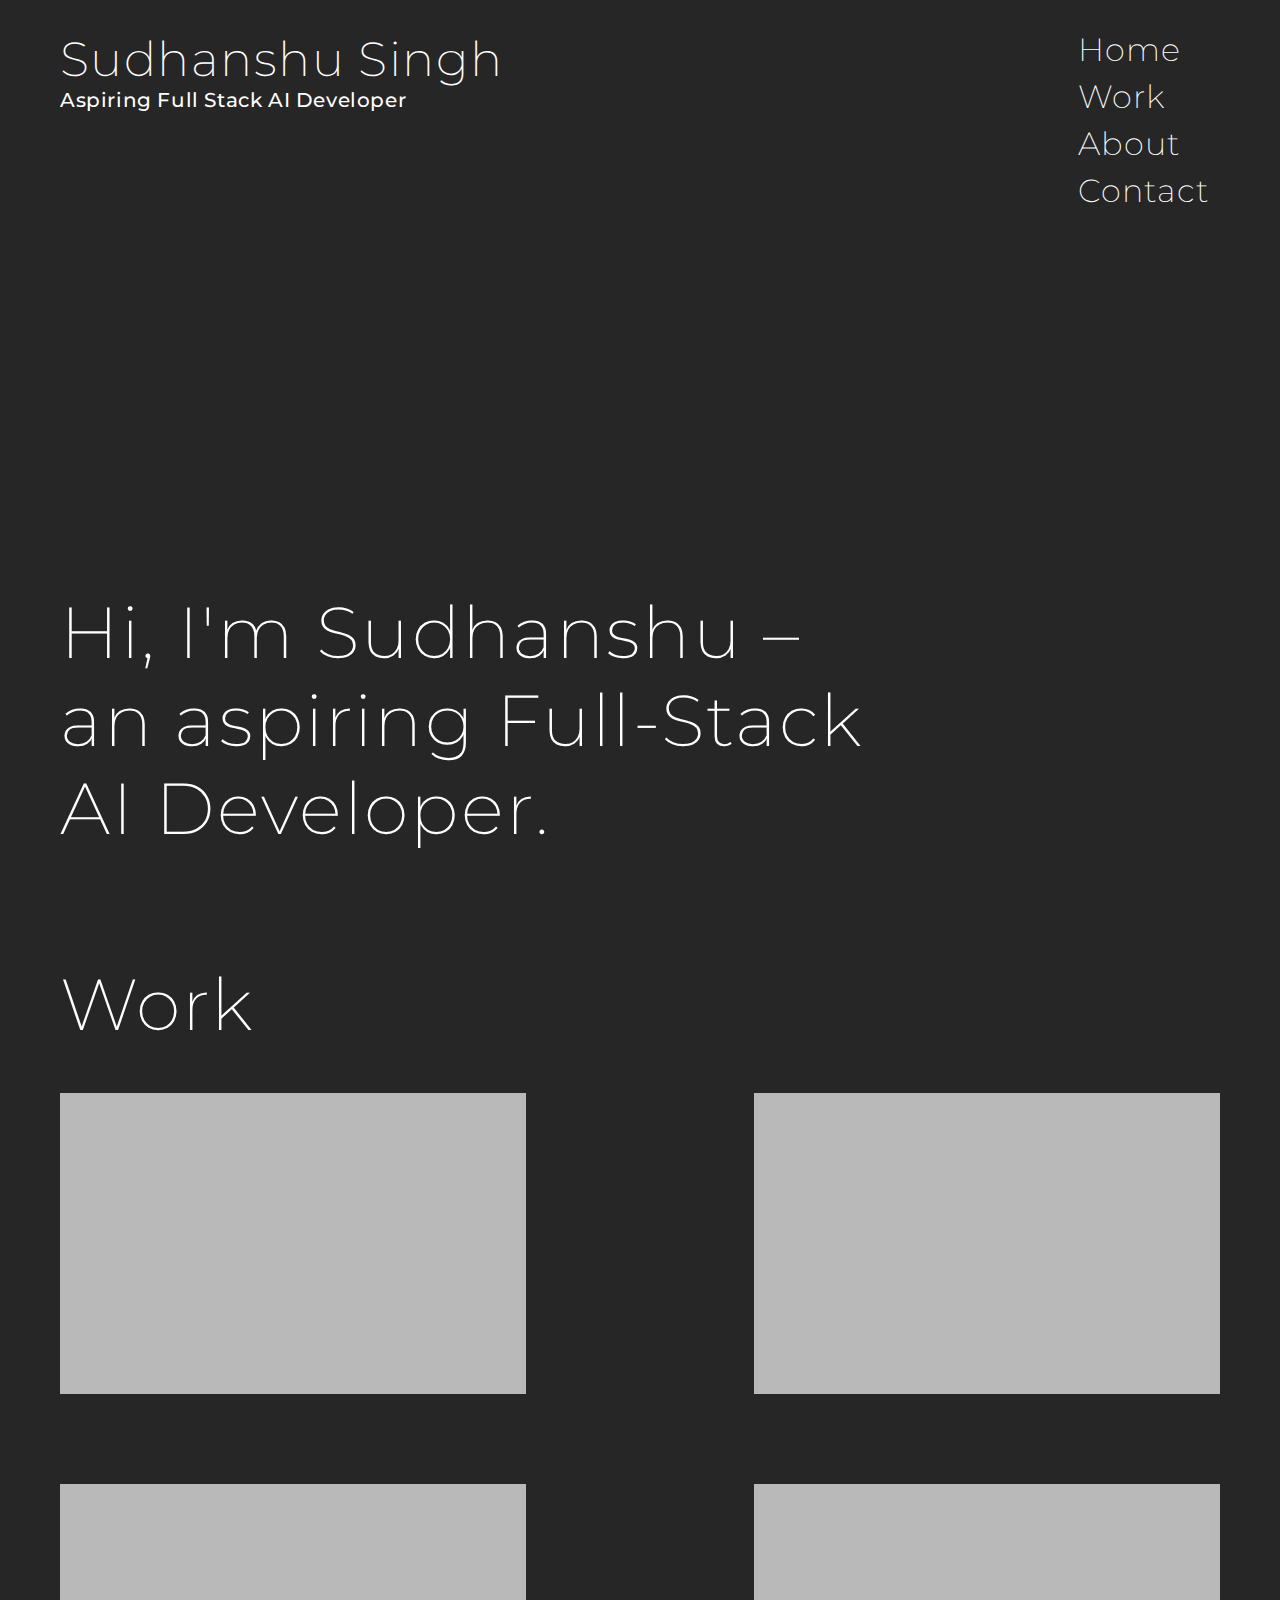
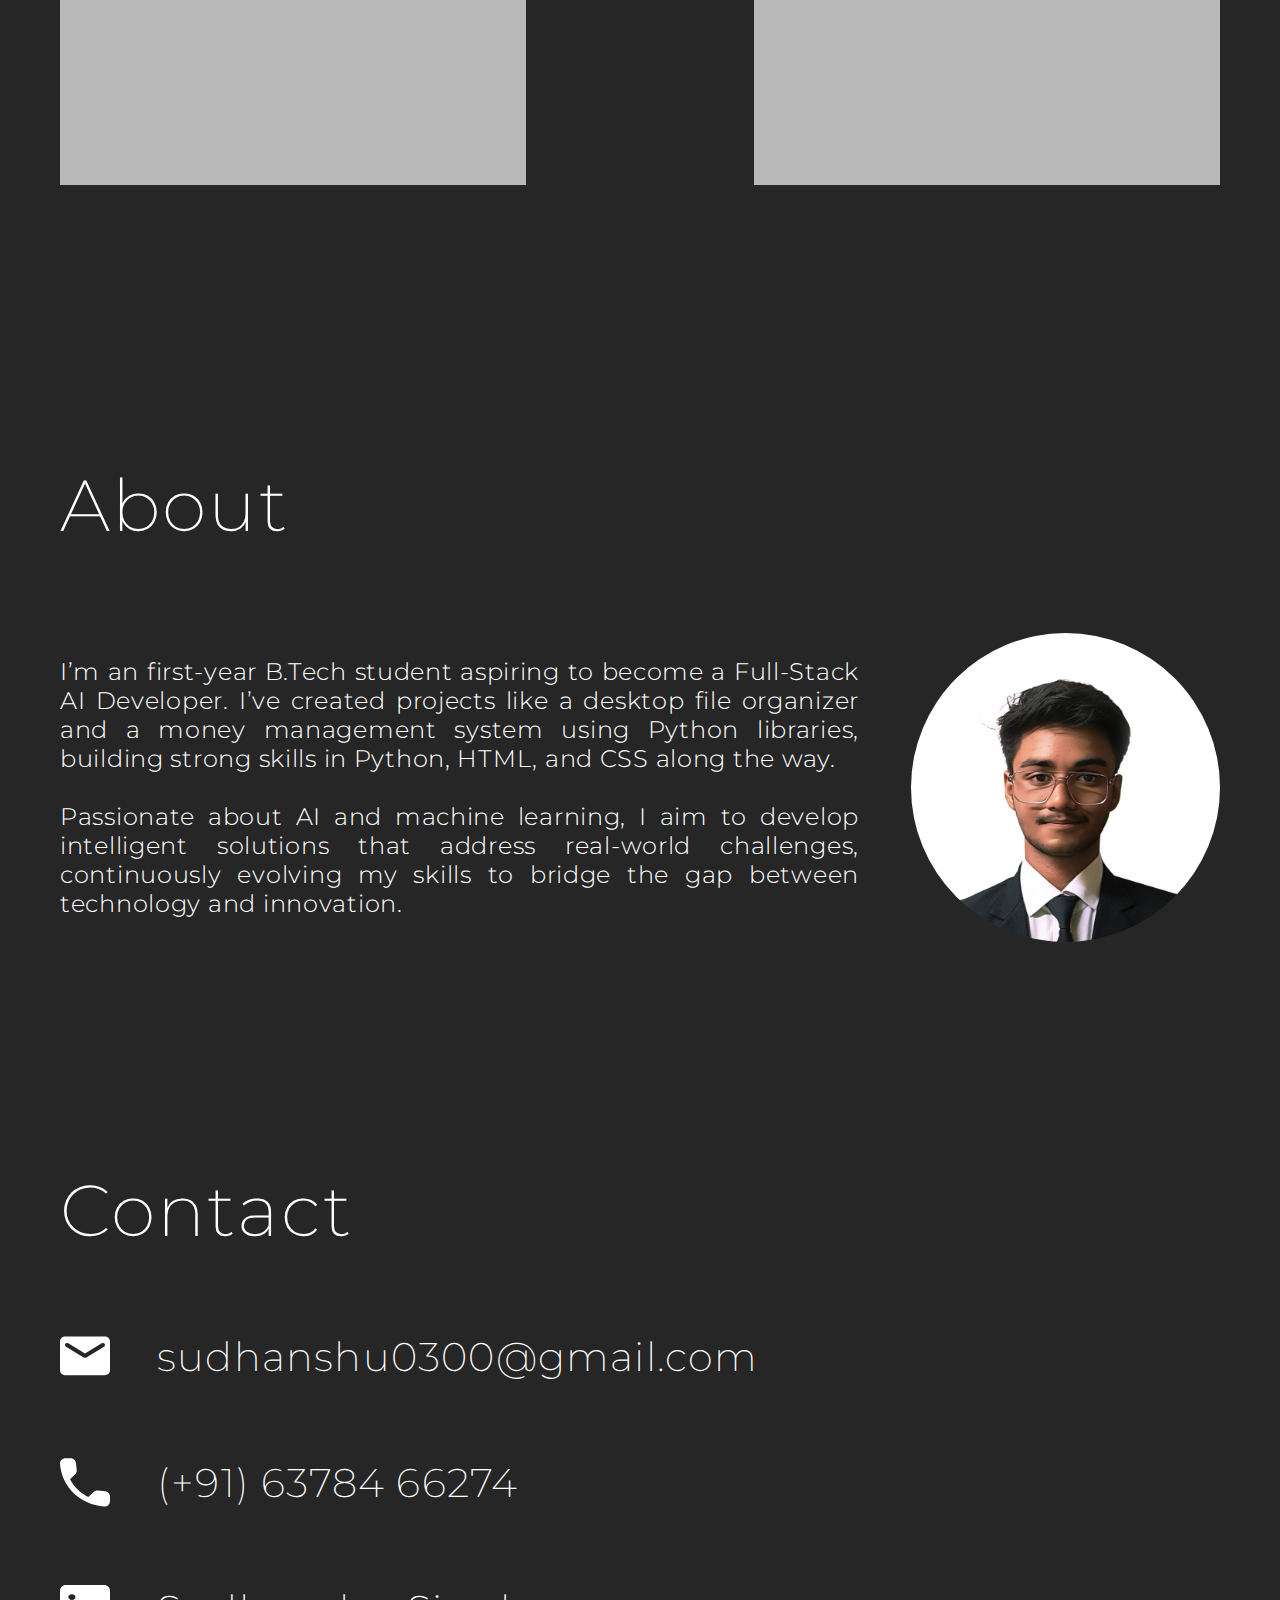
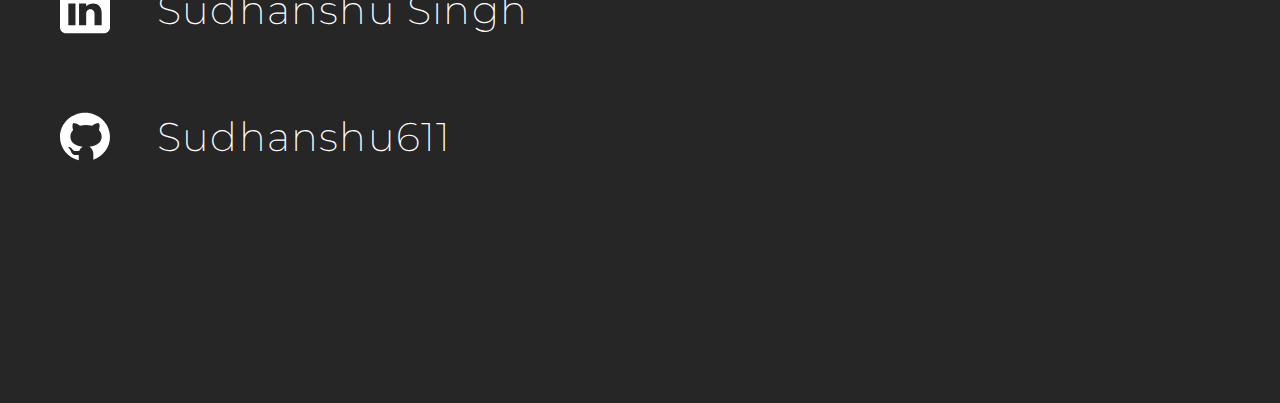
==== index.html @ 075fbe66 "html file" ====
<!DOCTYPE html>
<html lang="en">
  <head>
    <meta charset="UTF-8" />
    <meta name="viewport" content="width=device-width, initial-scale=1.0" />
    <title>Sudhanshu Singh Portfolio</title>
    <link rel="stylesheet" href="style.css" />
  </head>
  <body>
    <div class="scroll-watcher">
    </div>
    <div class="bg-element"></div>
    <section class="hero"  id="home">
      <header>
        <div class="designation">
          <span class="name"> Sudhanshu Singh </span>
          <br />
          <span class="designation"> Aspiring Full Stack AI Developer </span>
        </div>
        <nav>
          <ul>
            <li><a href="#home">Home</a></li>
            <li><a href="#work">Work</a></li>
            <li><a href="#about">About</a></li>
            <li><a href="#contact">Contact</a></li>
          </ul>
        </nav>
      </header>
      <img src="pfp.jpg" alt="">
      <p>
        Hi, I'm Sudhanshu – <br />an aspiring Full-Stack <br />AI Developer.
      </p>
    </section>
    <section class="work" id="work">
      <span>Work</span>
      <div class="work-gallery">
        <div class="img"></div>
        <div class="img"></div>
        <div class="img"></div>
        <div class="img"></div>
      </div>
    </section>
    <section class="about" id="about">
      <span>About</span>
      <div class="content">
        <p>
          I’m an first-year B.Tech student aspiring to become a Full-Stack AI
          Developer. I’ve created projects like a desktop file organizer and a
          money management system using Python libraries, building strong skills
          in Python, HTML, and CSS along the way. <br /><br />
          Passionate about AI and machine learning, I aim to develop intelligent
          solutions that address real-world challenges, continuously evolving my
          skills to bridge the gap between technology and innovation.
        </p>
        <img src="pfp.jpg" alt="" />
      </div>
    </section>
    <section class="contact" id="contact">
      <span>Contact</span>
      <ul>
        <li>
          <svg
            width="50"
            height="40"
            viewBox="0 0 50 40"
            fill="none"
            xmlns="http://www.w3.org/2000/svg"
          >
            <path
              d="M45 0.550049H5C2.25 0.550049 0.025 2.72055 0.025 5.37339L0 34.3134C0 36.9663 2.25 39.1368 5 39.1368H45C47.75 39.1368 50 36.9663 50 34.3134V5.37339C50 2.72055 47.75 0.550049 45 0.550049ZM44 10.7996L26.325 21.4592C25.525 21.9416 24.475 21.9416 23.675 21.4592L6 10.7996C5.375 10.4138 5 9.76263 5 9.06324C5 7.44742 6.825 6.48276 8.25 7.32684L25 17.4317L41.75 7.32684C43.175 6.48276 45 7.44742 45 9.06324C45 9.76263 44.625 10.4138 44 10.7996Z"
              fill="white"
            />
          </svg> <span><a href="https://mail.google.com/mail/?view=cm&fs=1&to=sudhanshu0300@gamil.com&su=SUBJECT&body=BODY">sudhanshu0300@gmail.com</a></span>
        </li>
        <li>
          <svg
            width="50"
            height="49"
            viewBox="0 0 50 49"
            fill="none"
            xmlns="http://www.w3.org/2000/svg"
          >
            <path
              d="M45.101 33.2022L38.0312 32.4235C36.3333 32.2356 34.6633 32.7994 33.4665 33.954L28.345 38.8945C20.4681 35.028 14.0106 28.8255 10.0026 21.2L15.1518 16.2327C16.3487 15.0781 16.9332 13.4671 16.7383 11.8292L15.9312 5.06284C15.5972 2.35094 13.2313 0.310303 10.3922 0.310303H5.57699C2.43177 0.310303 -0.184612 2.83425 0.0102247 5.86836C1.48542 28.7987 20.4959 47.1107 44.2381 48.5338C47.3834 48.7218 49.9997 46.1978 49.9997 43.1637V38.5186C50.0276 35.8067 47.9122 33.5244 45.101 33.2022Z"
              fill="white"
            />
          </svg> <span><a href=" https://wa.me/916378466274">(+91) 63784 66274</a></span>
        </li>
        <li>
          <svg
            width="50"
            height="49"
            viewBox="0 0 50 49"
            fill="none"
            xmlns="http://www.w3.org/2000/svg"
          >
            <path
              d="M44.0476 0.0703125H5.95238C2.66667 0.0703125 0 2.64276 0 5.81238V42.5616C0 45.7313 2.66667 48.3037 5.95238 48.3037H44.0476C47.3333 48.3037 50 45.7313 50 42.5616V5.81238C50 2.64276 47.3333 0.0703125 44.0476 0.0703125ZM15.4762 18.4449V40.2648H8.33333V18.4449H15.4762ZM8.33333 12.0942C8.33333 10.4864 9.7619 9.25762 11.9048 9.25762C14.0476 9.25762 15.3929 10.4864 15.4762 12.0942C15.4762 13.702 14.1429 14.9997 11.9048 14.9997C9.7619 14.9997 8.33333 13.702 8.33333 12.0942ZM41.6667 40.2648H34.5238C34.5238 40.2648 34.5238 29.6305 34.5238 28.7807C34.5238 26.4838 33.3333 24.187 30.3571 24.1411H30.2619C27.381 24.1411 26.1905 26.5068 26.1905 28.7807C26.1905 29.8257 26.1905 40.2648 26.1905 40.2648H19.0476V18.4449H26.1905V21.3849C26.1905 21.3849 28.4881 18.4449 33.1071 18.4449C37.8333 18.4449 41.6667 21.5801 41.6667 27.9308V40.2648Z"
              fill="white"
            />
          </svg> <span><a href="https://www.linkedin.com/in/sudhanshu-singh-017a6531b/">Sudhanshu Singh</a></span>
        </li>
        <li>
          <svg
            width="50"
            height="49"
            viewBox="0 0 50 49"
            fill="none"
            xmlns="http://www.w3.org/2000/svg"
          >
            <path
              d="M25 0.830566C11.1937 0.830566 0 11.6288 0 24.9473C0 36.2479 8.06667 45.7037 18.9417 48.3204C18.825 47.9948 18.75 47.617 18.75 47.1487V43.0267C17.7354 43.0267 16.0354 43.0267 15.6083 43.0267C13.8979 43.0267 12.3771 42.3173 11.6396 40.9989C10.8208 39.5338 10.6792 37.293 8.65 35.9224C8.04792 35.4662 8.50625 34.9456 9.2 35.016C10.4812 35.3657 11.5437 36.2138 12.5437 37.4719C13.5396 38.732 14.0083 39.0173 15.8687 39.0173C16.7708 39.0173 18.1208 38.9671 19.3917 38.7742C20.075 37.1001 21.2562 35.5586 22.7 34.8311C14.375 34.0051 10.4021 30.0098 10.4021 24.5855C10.4021 22.2502 11.4333 19.9913 13.1854 18.0881C12.6104 16.1989 11.8875 12.3463 13.4063 10.8792C17.1521 10.8792 19.4167 13.2225 19.9604 13.8556C21.8271 13.2386 23.8771 12.8889 26.0312 12.8889C28.1896 12.8889 30.2479 13.2386 32.1187 13.8596C32.6562 13.2306 34.9229 10.8792 38.6771 10.8792C40.2021 12.3483 39.4708 16.217 38.8896 18.1021C40.6312 20.0013 41.6563 22.2542 41.6563 24.5855C41.6563 30.0057 37.6896 33.9991 29.3771 34.8291C31.6646 35.9806 33.3333 39.2163 33.3333 41.6541V47.1487C33.3333 47.3577 33.2854 47.5084 33.2604 47.6873C43.0021 44.3934 50 35.4702 50 24.9473C50 11.6288 38.8062 0.830566 25 0.830566Z"
              fill="white"
            />
          </svg> <span><a href="https://github.com/Sudhanshu611">Sudhanshu611</a></span>
        </li>
      </ul>
    </section>
  </body>
</html>
---- style.css ----
@import url("https://fonts.googleapis.com/css2?family=Lato:ital,wght@0,100;0,300;0,400;0,700;0,900;1,100;1,300;1,400;1,700;1,900&family=Montserrat:ital,wght@0,100..900;1,100..900&family=Poppins:ital,wght@0,100;0,200;0,300;0,400;0,500;0,600;0,700;0,800;0,900;1,100;1,200;1,300;1,400;1,500;1,600;1,700;1,800;1,900&display=swap");

:root {
  --txt-color: white;
  --bg-color: #262626;
  --montserrat: Montserrat;
  --heading-weight: 200;
  --para-weight: 300;
  --designation-weight: 500;
}
html{
    scroll-behavior: smooth;
}
* {
  margin: 0;
  padding: 0;
  text-decoration: none;
  outline: none;
  list-style: none;
}
body {
  background-color: var(--bg-color);
  color: var(--txt-color);
  font-family: var(--montserrat);
}
::-webkit-scrollbar {
  display: none;
}
.hero {
  margin-left: 60px;
  margin-right: 60px;
  margin-top: 30px;
  height: 100vh;
}
.hero header {
  display: flex;
  justify-content: space-between;
}
.hero header .name {
  font-style: normal;
  font-weight: 200;
  line-height: normal;
  letter-spacing: 1.44px;
  font-size: 48px;
  font-weight: var(--heading-weight);
}
.hero header .designation {
  font-size: 20px;
  font-weight: var(--designation-weight);
  font-style: normal;
  font-weight: 500;
  line-height: normal;
  letter-spacing: 0.6px;
}

.hero header nav ul li {
  margin-bottom: 8px;
}
.hero header nav ul li a {
  padding: 10px;
  font-style: normal;
  font-weight: 200;
  line-height: normal;
  letter-spacing: 0.96px;
  margin-bottom: 1rem;
  color: var(--txt-color);
  font-weight: var(--heading-weight);
  font-size: 32px;
  transition: 0.2s ease-in-out;
}
.hero header nav ul li a:hover {
  opacity: 30%;
}
.hero img {
  display: none;
}
.hero p {
  position: absolute;
  font-size: 72px;
  font-weight: var(--heading-weight);
  bottom: 3rem;
  font-style: normal;
  font-weight: 200;
  line-height: normal;
  letter-spacing: 2.16px;
}
.work {
  margin-left: 60px;
  margin-right: 60px;
  margin-top: 30px;
  height: 119vh;
}
.work span {
  font-weight: var(--heading-weight);
  font-size: 72px;
  font-style: normal;
  line-height: normal;
  letter-spacing: 2.16px;
}
.work .work-gallery {
  display: grid;
  grid-template-columns: auto auto;
  justify-content: space-between;
  column-gap: 0px;
  row-gap: 45px;
}
.work .work-gallery .img {
  margin-top: 45px;
  background-color: #b9b9b9;
  width: 466px;
  height: 301px;
  flex-shrink: 0;
}
.about {
  margin-left: 60px;
  margin-right: 60px;
  margin-top: 30px;
  height: 75vh;
}
.about span {
  font-weight: var(--heading-weight);
  font-size: 72px;
  font-style: normal;
  line-height: normal;
  letter-spacing: 2.16px;
}
.about .content {
  margin-top: 84px;
  display: flex;
  justify-content: space-between;
  align-items: center;
}
.about .content p {
  color: var(--txt-color);
  text-align: justify;
  font-family: var(--montserrat);
  font-size: 24px;
  font-style: normal;
  font-weight: var(--para-weight);
  line-height: normal;
  letter-spacing: 0.72px;
  width: 799px;
}
.about .content img {
  width: 309px;
  height: 309px;
  border-radius: 154.5px;
}
.contact {
  margin-left: 60px;
  margin-right: 60px;
  margin-top: 30px;
  height: 93vh;

}

.contact span {
  color: #fff;
  font-family: Montserrat;
  font-size: 72px;
  font-style: normal;
  font-weight: 200;
  line-height: normal;
  letter-spacing: 2.16px;
}
.contact ul li {
  display: flex;
  margin-top: 77.71px;
  align-items: center;
}
.contact ul li span {
  margin-left: 47px;
  color: var(--txt-color);
  font-family: var(--montserrat);
  font-size: 40px;
  font-style: normal;
  font-weight: var(--heading-weight);
  line-height: normal;
  letter-spacing: 1.2px;
}
.contact ul li a {
  color: var(--txt-color);
  transition: 0.15s ease-in-out;
}
.contact ul li a:hover {
  opacity: 30%;
}
@media screen and (max-width: 500px) {
  * {
    box-sizing: border-box;
    margin: 0;
    padding: 0;
    text-decoration: none;
    outline: none;
    list-style: none;
  }
  .hero,
  .work,
  .about,
  .contact {
    margin-left: 39px;
    margin-right: 39px;
    margin-top: 36px;
    width: 90%;
    height: auto;
  }
   .hero {
    height: 100vh;
  }
  /*.work {
    height: auto;
  } */
  .hero header .designation {
    display: none;
  }
  .hero header nav {
    position: absolute;
    right: 37px;
  }
  .hero header nav ul {
    text-align: right;
    font-style: normal;
    line-height: normal;
    letter-spacing: 0.72px;
  }
  .hero header nav ul li a {
    font-size: 24px;
    text-align: left;
  }
  .hero p {
    bottom: 2rem;
    width: 322px;
    font-size: 27px;
    letter-spacing: 0.81px;
  }

  .work span {
    font-size: 27px;
    letter-spacing: 0.72px;
  }
  .work .work-gallery {
    grid-template-columns: auto;
  }
  .work .work-gallery .img {
    width: 348px;
    height: 203px;
  }
  .about {
    height: auto;
    margin-top: 7rem;

  }
  .about span {
    font-size: 27px;
    letter-spacing: 0.72px;
  }
  .about .content {
    margin-top: 36px;
    display: grid;
    grid-template-columns: auto;
    row-gap: 0;
    margin-right:37px ;
    margin-left: auto;
    /* direction: rtl; */
    -webkit-transform: rotate(180deg);
    transform: rotate(180deg);
  }
  .about .content p {
    font-size: 17px;
    width: 350px;
    letter-spacing: 0.51px;
    display: block;
    margin: 0 auto 5px;
    -webkit-transform: rotate(-180deg);
    transform: rotate(-180deg);
  }
  .about .content img {
    display: block;
    margin: 0 auto 5px;
    -webkit-transform: rotate(-180deg);
    transform: rotate(-180deg);
    margin-top: 33px;
    width: 130px;
    height: 130px;
  }
  .contact {
    display: block;
    margin-left: 39px;
    margin-right: 39px;
    margin-top: 7rem;
    width: 90%;
    height: 77vh;
  }
  .contact span{
font-size: 27px;
letter-spacing: 0.81px;
  }
  .contact ul{
    display: flex;
    flex-direction: column;
    justify-content: left;
    margin-top: 36px;
  }
  .contact ul li {
    text-align: center;
    display: flex;
    align-items: center;
    margin-top: 30px;
  }
  .contact ul li svg{
    width: 27px;
    height: auto;
  }
  .contact ul li span{
    margin-left: 28px;

  }
  .contact ul li a{
    font-size: 18.5px;
    letter-spacing: 0.555px;
  }
  .contact ul li svg{
    margin-top: 1rem;
  }
}
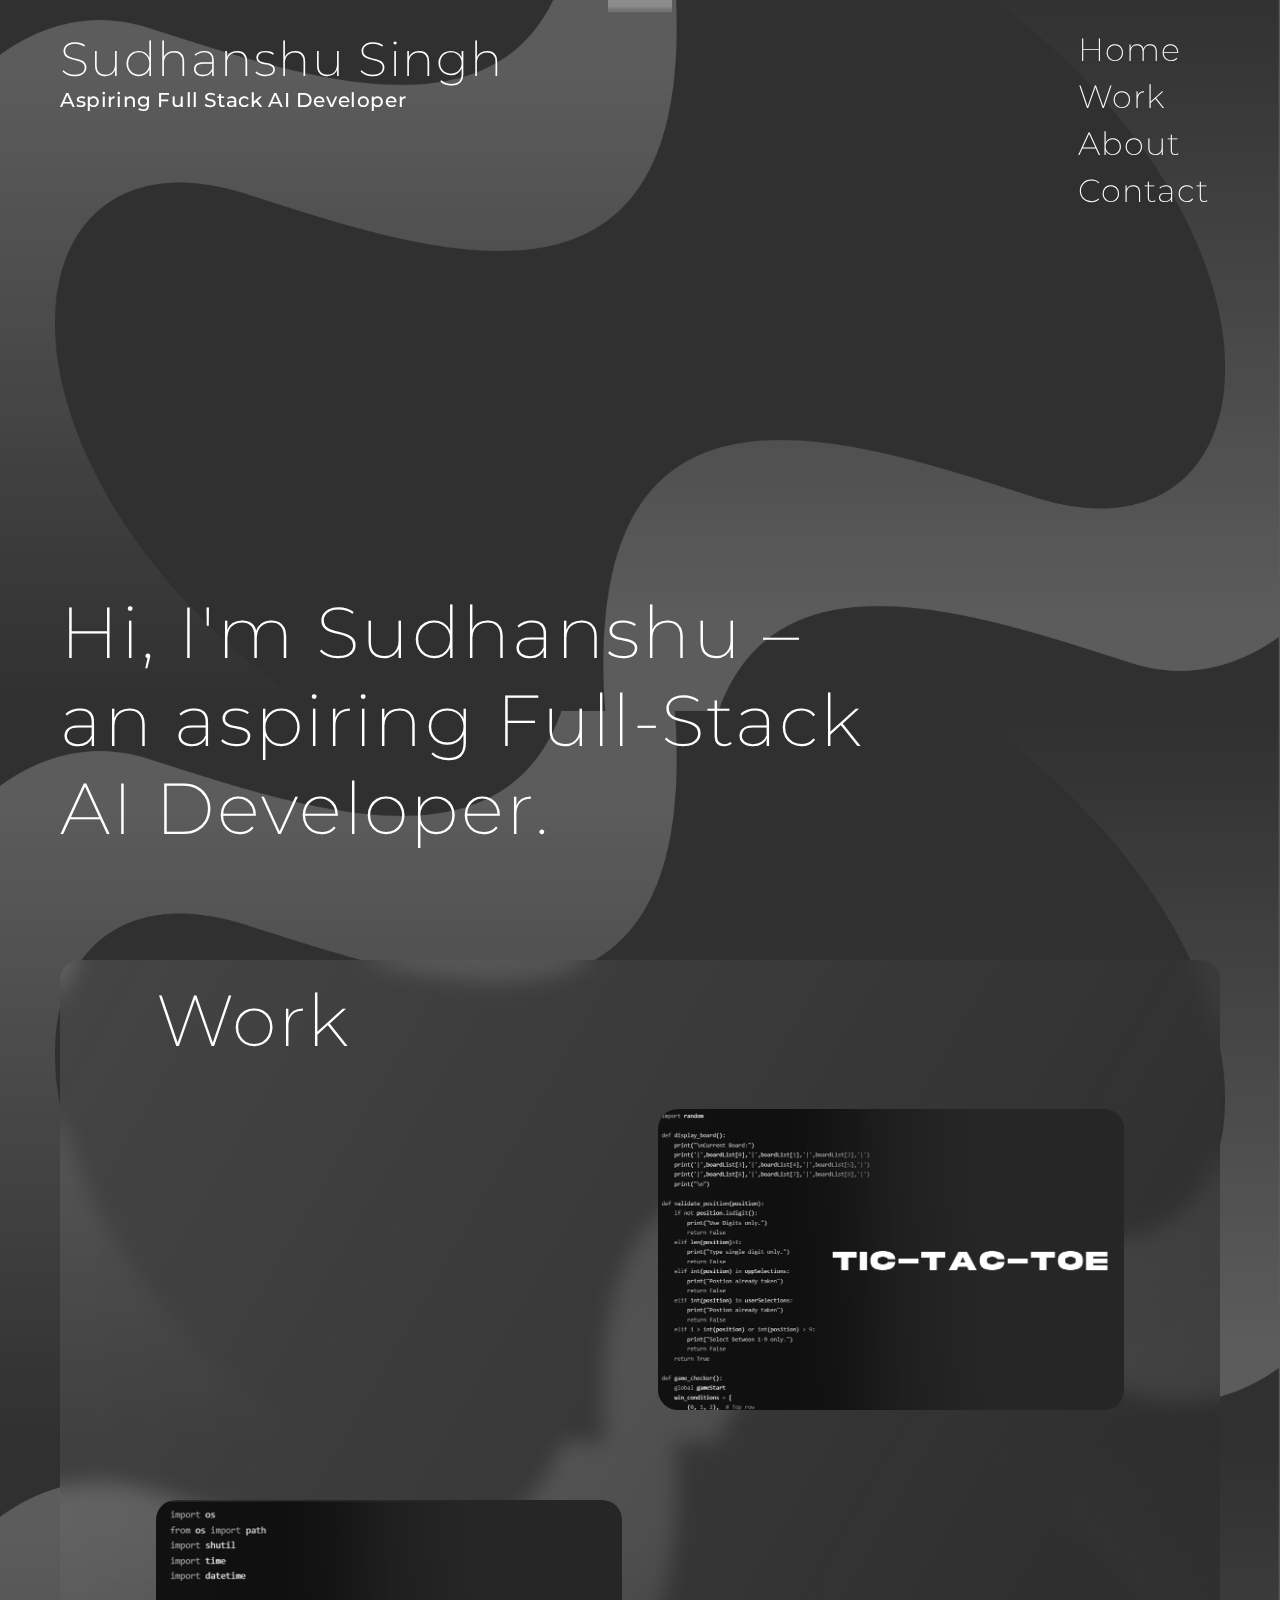
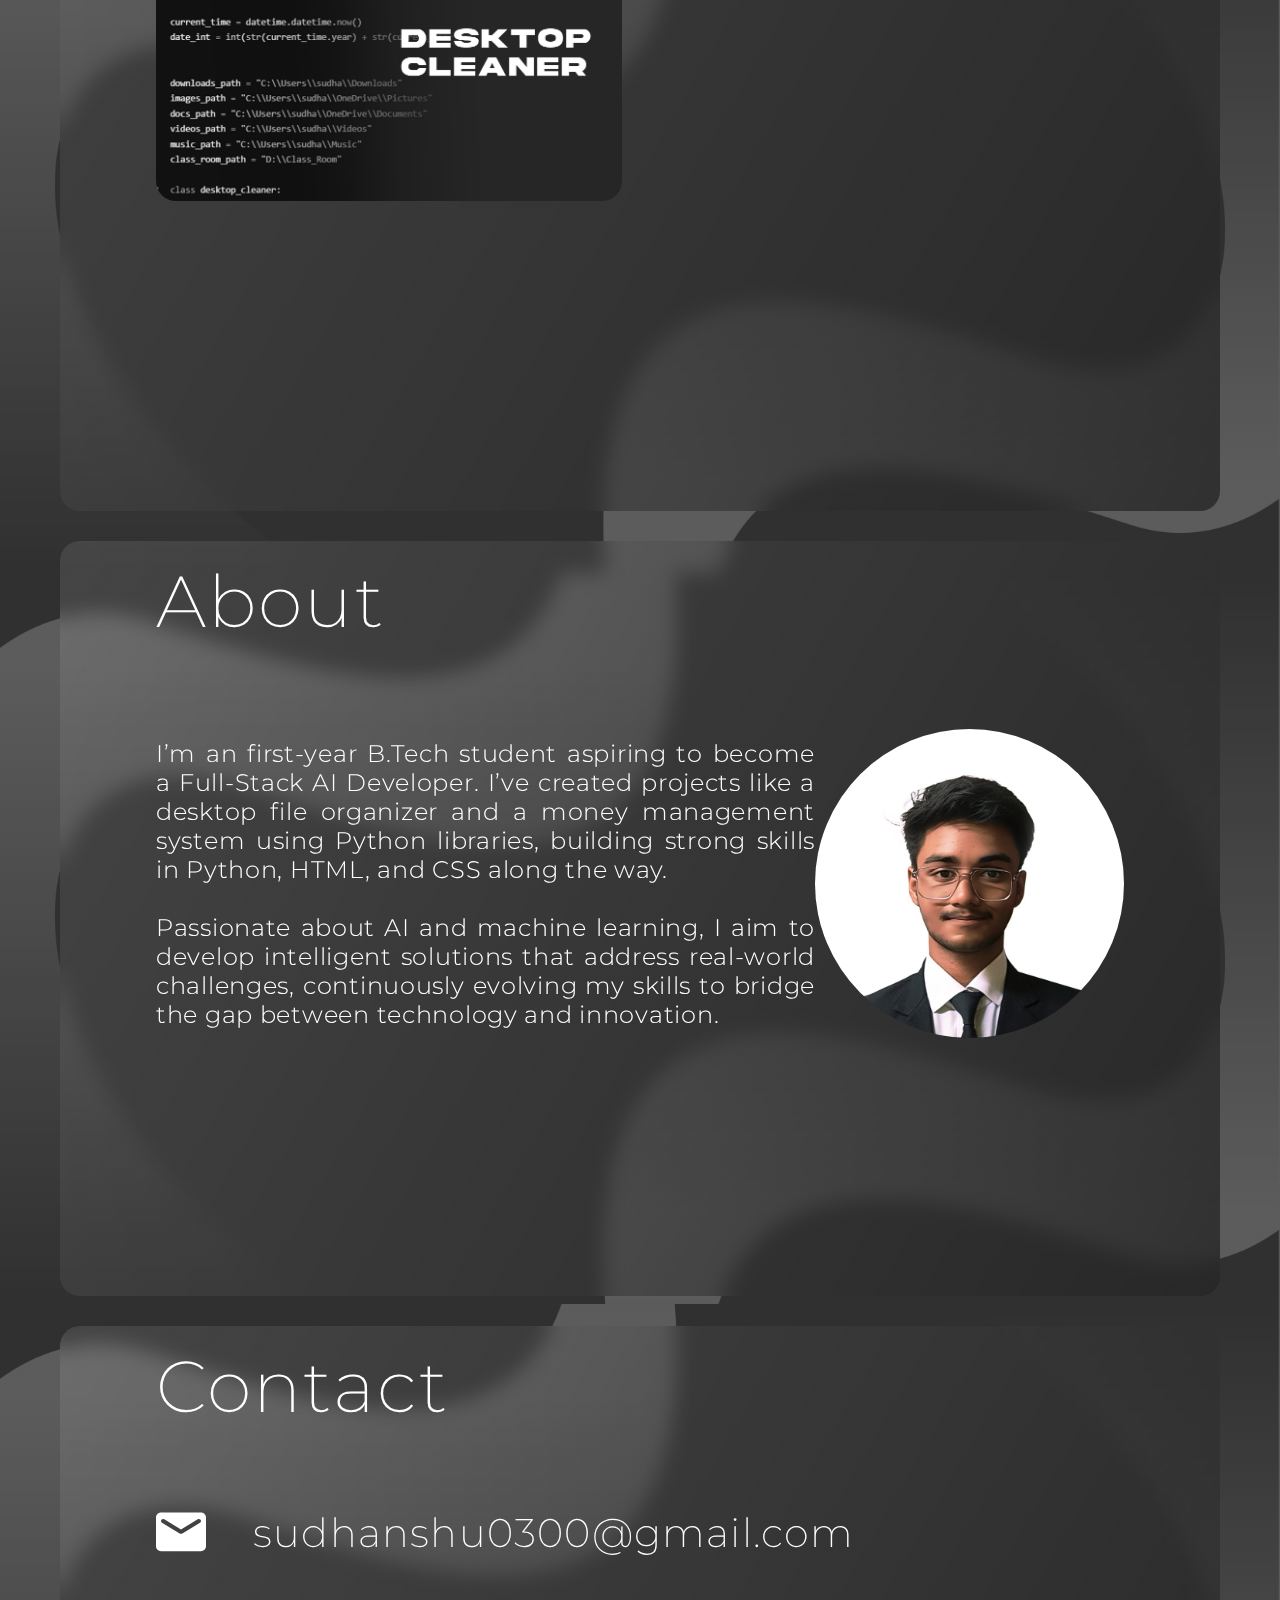
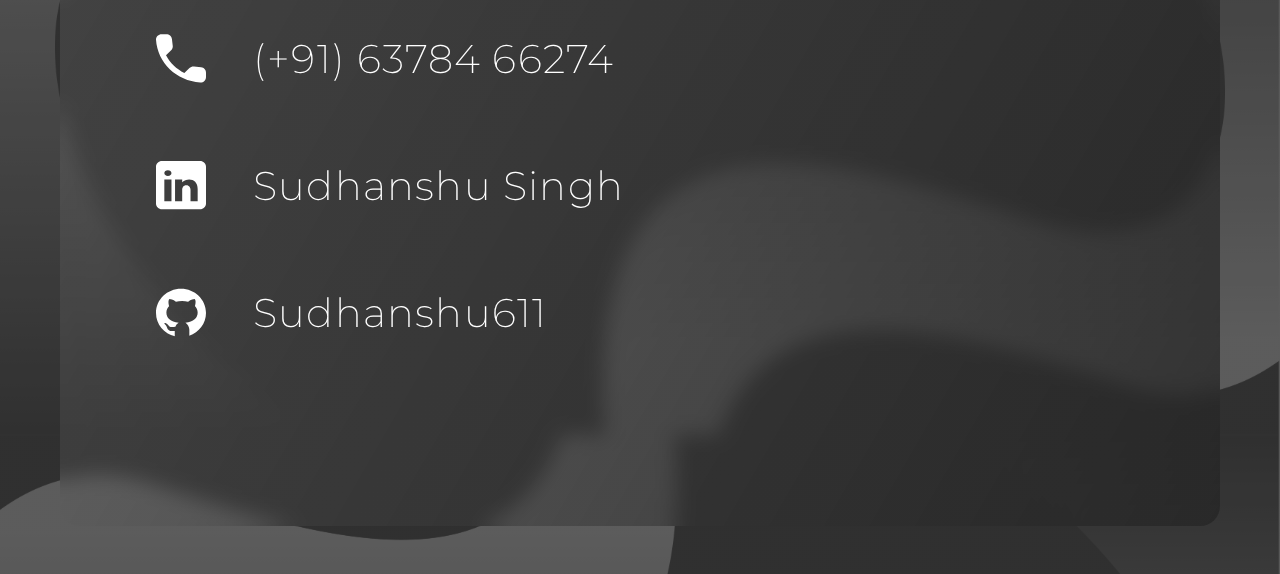
==== commit d51aa025: "html file" ====
--- a/index.html
+++ b/index.html
@@ -34,10 +34,10 @@
     <section class="work" id="work">
       <span>Work</span>
       <div class="work-gallery">
-        <div class="img"></div>
-        <div class="img"></div>
-        <div class="img"></div>
-        <div class="img"></div>
+        <div class="img gallery-1"></div>
+        <div class="img gallery-2"></div>
+        <div class="img gallery-3"></div>
+        <div class="img gallery-4"></div>
       </div>
     </section>
     <section class="about" id="about">
--- a/style.css
+++ b/style.css
@@ -25,12 +25,57 @@
 }
 ::-webkit-scrollbar {
   display: none;
+
+}
+@keyframes appear{
+  from{
+    opacity: 0;
+    transform: translateX(-100px);
+  }
+  to{
+    opacity: 1;
+    transform: translateX(0px);
+  }
+}
+.bg-element{
+  top: -20px;
+  width: 100%;
+  height: 500%;
+  position: fixed;
+  z-index: -1000;
+  background-image: linear-gradient(rgba(38, 38, 38,0.6),rgba(38, 38, 38,0.6)),url('bg-element.jpg');
+  background-size: contain;
+  mix-blend-mode: screen;
+  opacity: 50%;
+}
+.bg-element img{
+  width: 100%;
+  height: 100%;
+  mix-blend-mode: screen;
+  opacity: 50%;
+}
+.scroll-watcher{
+  height: 10px;
+  position: fixed;
+  top: 0;
+  z-index: 1000;
+  background-color: var(--txt-color);
+  width: 100%;
+  scale: 0.05 1;
+  animation: scroll-watcher linear;
+  animation-timeline: scroll();
+  opacity: 30%;
+}
+@keyframes scroll-watcher{
+  to {scale: 1 1;}
 }
 .hero {
   margin-left: 60px;
   margin-right: 60px;
   margin-top: 30px;
   height: 100vh;
+  
+
 }
 .hero header {
   display: flex;
@@ -84,11 +129,33 @@
   line-height: normal;
   letter-spacing: 2.16px;
 }
+/* .work, .about{
+  background-color: transparent;
+  backdrop-filter: blur(20px);
+  padding: 1rem 6rem 4rem 6rem;
+  border-radius: 20px ;
+  background-image: linear-gradient(120deg, rgba(255,255,255,0.1), rgba(38,38,38,0.05));
+
+} */
+.work,.about,.contact{
+  animation: appear 2s linear;
+  animation-timeline: view() ;
+  animation-range:entry 0% cover 40%;
+}
+/* .contact{
+  background-color: transparent;
+  backdrop-filter: blur(20px);
+  padding: 1rem 6rem 4rem 6rem;
+  border-radius: 20px ;
+  background-image: linear-gradient(120deg, rgba(255,255,255,0.1), rgba(38,38,38,0.05));
+  margin-bottom: 3rem;
+} */
 .work {
   margin-left: 60px;
   margin-right: 60px;
   margin-top: 30px;
   height: 119vh;
+  
 }
 .work span {
   font-weight: var(--heading-weight);
@@ -103,13 +170,33 @@
   justify-content: space-between;
   column-gap: 0px;
   row-gap: 45px;
-}
+  
+}
+
 .work .work-gallery .img {
   margin-top: 45px;
-  background-color: #b9b9b9;
+  background-size: cover;
   width: 466px;
+  border-radius: 20px;
   height: 301px;
   flex-shrink: 0;
+  transition: 0.2s ease-in-out;
+}
+.work .work-gallery .img:hover{
+  transform: scale(1.05);
+  opacity: 70%;
+}
+.work .work-gallery .gallery-1{
+  background-image: url(money\ manage.jpg);
+}
+.work .work-gallery .gallery-2{
+  background-image: url(tictactoe.jpg);
+}
+.work .work-gallery .gallery-3{
+  background-image: url(desktop-cleaner.jpg);
+}
+.work .work-gallery .gallery-4{
+  background-image:url(gym\ website.jpg) ;
 }
 .about {
   margin-left: 60px;
@@ -150,7 +237,7 @@
   margin-left: 60px;
   margin-right: 60px;
   margin-top: 30px;
-  height: 93vh;
+  height: 80vh;
 
 }
 
@@ -193,6 +280,17 @@
     text-decoration: none;
     outline: none;
     list-style: none;
+  }
+  .bg-element{
+    top: -5px;
+    width: 100%;
+    height: 400%;
+    position: absolute;
+    z-index: -1000;
+    background-image: linear-gradient( to top,(38, 38, 38,0.6),rgba(38, 38, 38,0.6)),url('bg-element.jpg');
+    background-size: cover;
+    mix-blend-mode: screen;
+    opacity: 50%;
   }
   .hero,
   .work,
@@ -289,7 +387,7 @@
     margin-right: 39px;
     margin-top: 7rem;
     width: 90%;
-    height: 77vh;
+    height: 50vh;
   }
   .contact span{
 font-size: 27px;
@@ -323,3 +421,20 @@
     margin-top: 1rem;
   }
 }
+@media screen and (width > 500px) {
+  .contact{
+    background-color: transparent;
+    backdrop-filter: blur(10px);
+    padding: 1rem 6rem 4rem 6rem;
+    border-radius: 20px ;
+    background-image: linear-gradient(120deg, rgba(255,255,255,0.1), rgba(38,38,38,0.8));
+    margin-bottom: 3rem;
+  }
+  .work, .about{
+    background-color: transparent;
+    backdrop-filter: blur(10px);
+    padding: 1rem 6rem 4rem 6rem;
+    border-radius: 20px ;
+    background-image: linear-gradient(120deg, rgba(255,255,255,0.1), rgba(38,38,38,0.8));
+  }
+}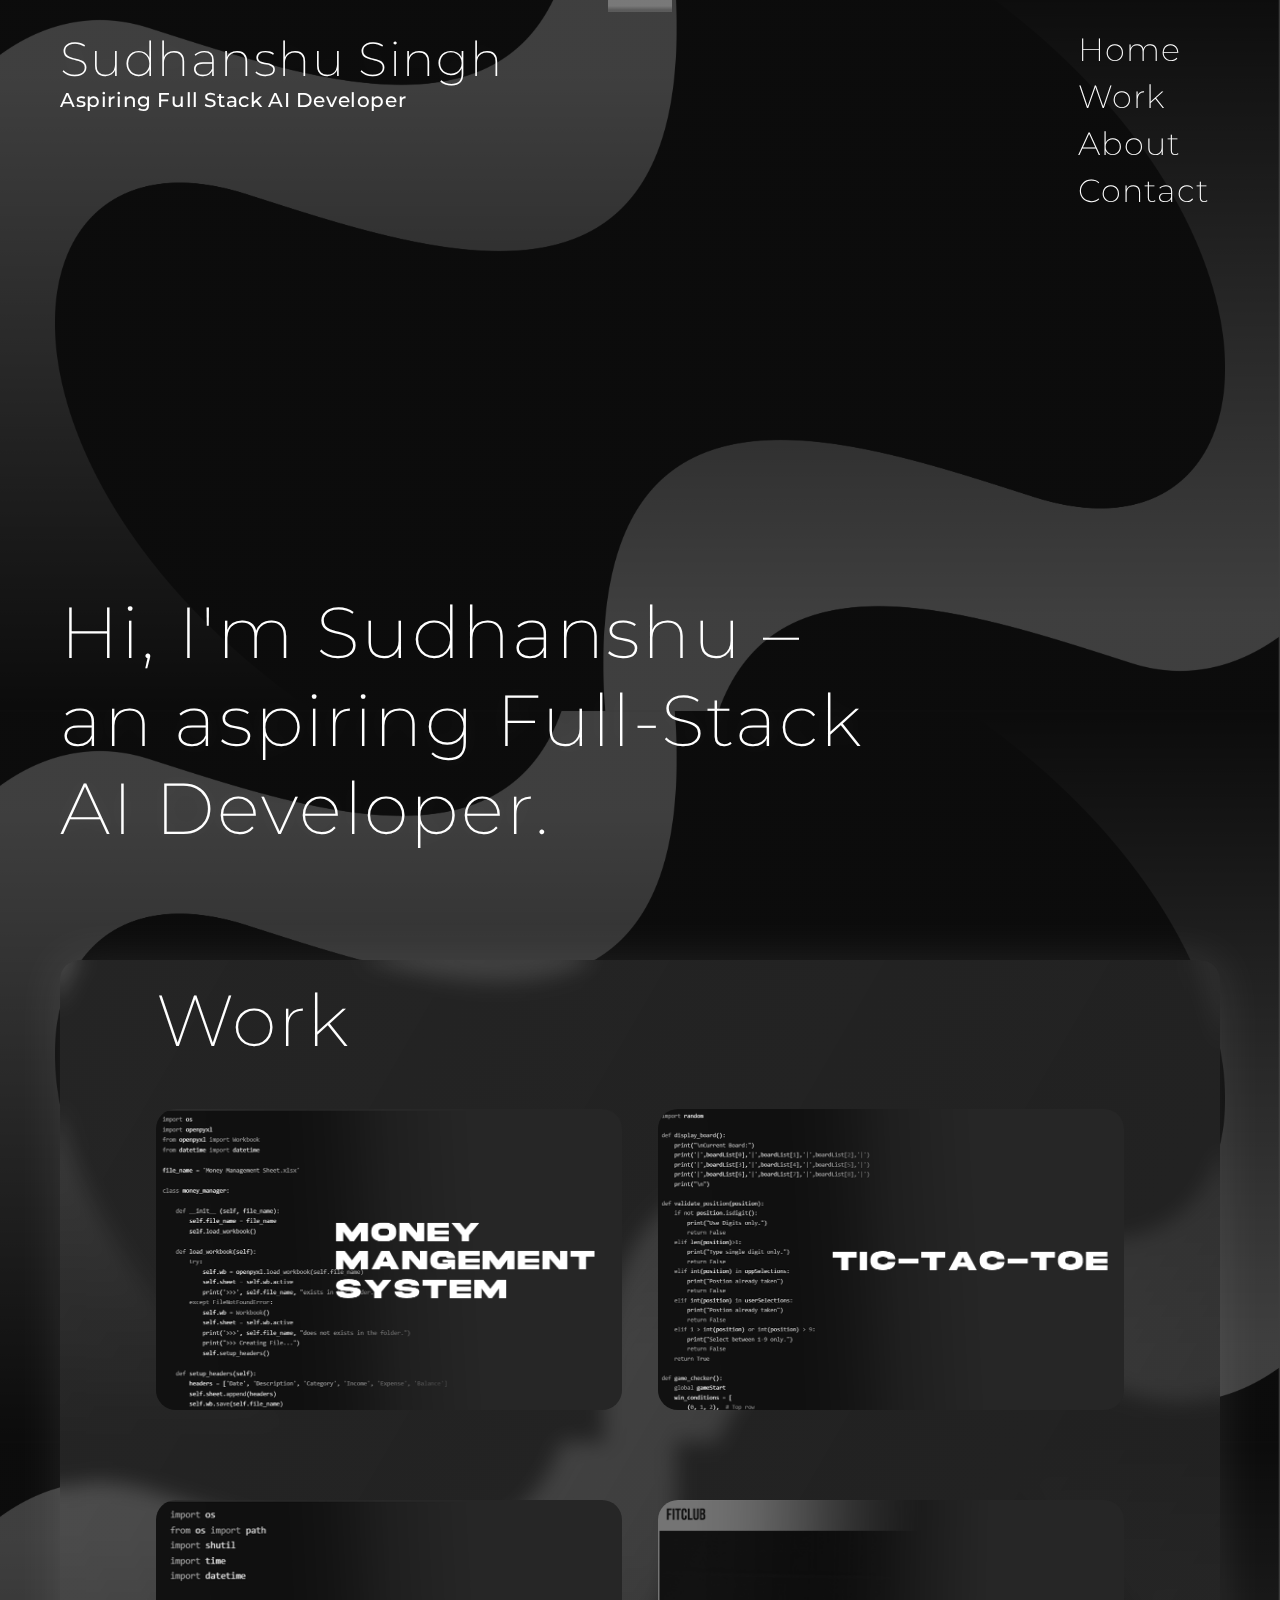
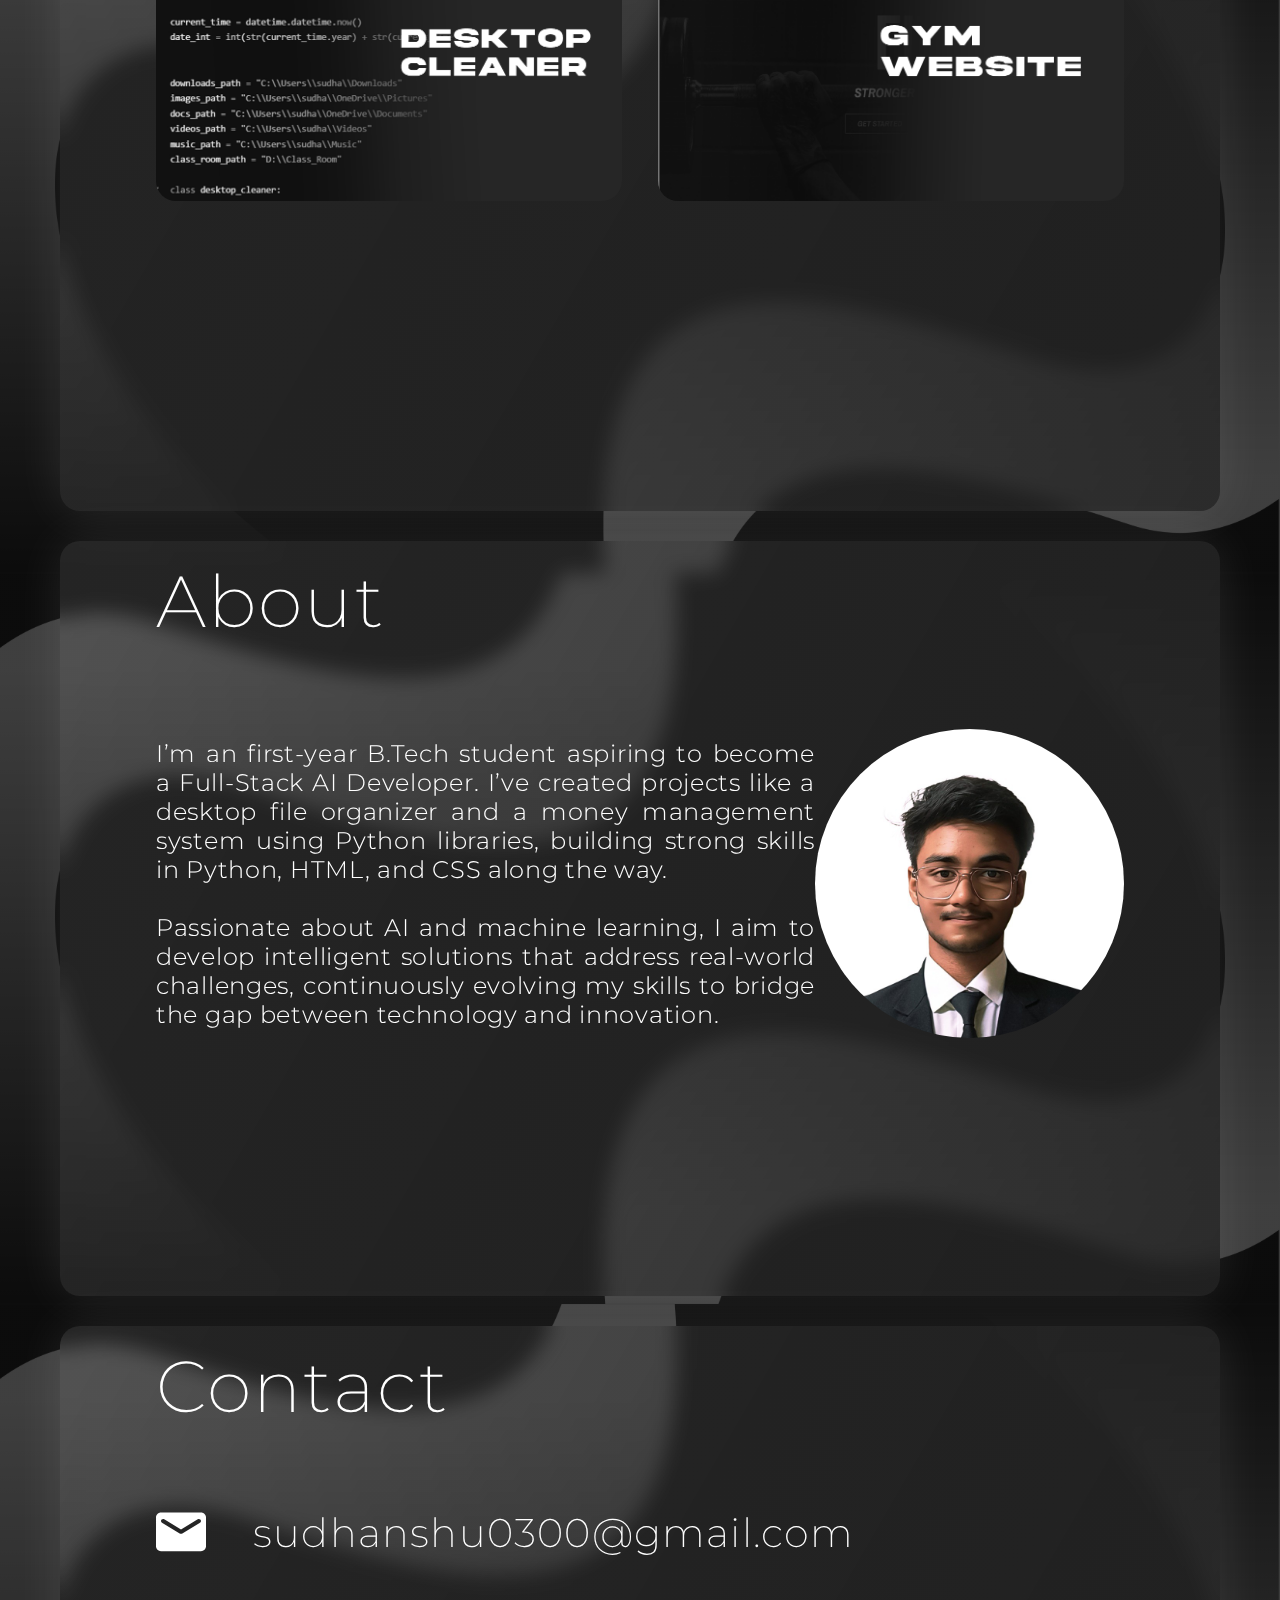
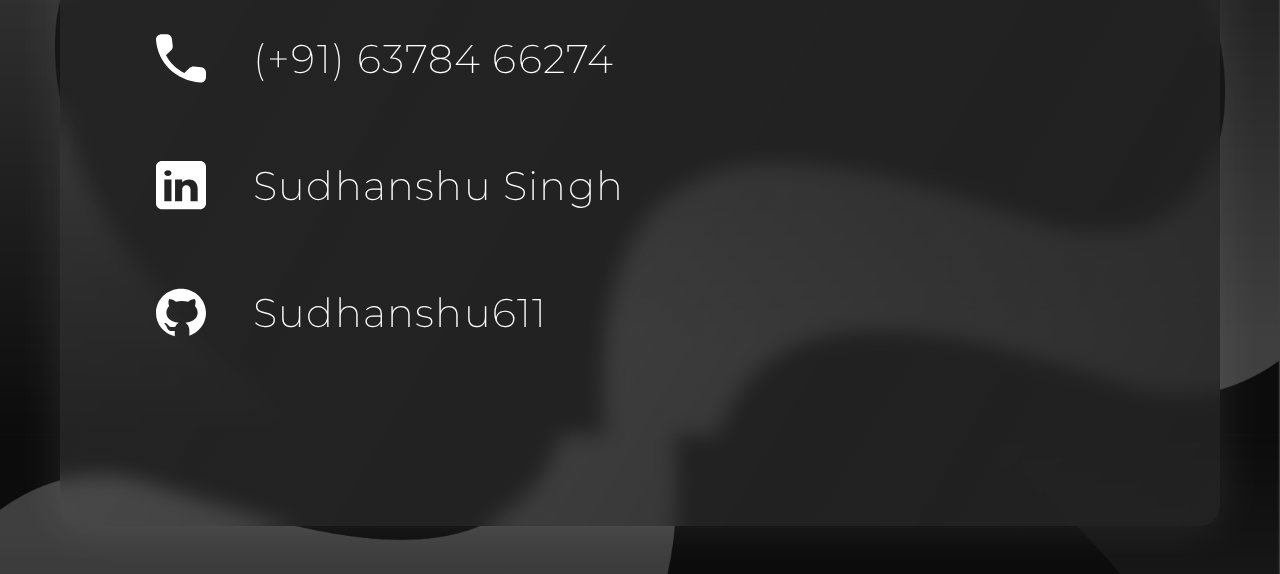
==== commit 079ee1f5: "html file" ====
--- a/index.html
+++ b/index.html
@@ -28,7 +28,7 @@
       </header>
       <img src="pfp.jpg" alt="">
       <p>
-        Hi, I'm Sudhanshu – <br />an aspiring Full-Stack <br />AI Developer.
+        Hi, I'm Sudhanshu – <br /><span>an aspiring Full-Stack <br />AI Developer.</span>
       </p>
     </section>
     <section class="work" id="work">
--- a/style.css
+++ b/style.css
@@ -2,7 +2,7 @@
 
 :root {
   --txt-color: white;
-  --bg-color: #262626;
+  --bg-color: black;
   --montserrat: Montserrat;
   --heading-weight: 200;
   --para-weight: 300;
@@ -88,9 +88,12 @@
   letter-spacing: 1.44px;
   font-size: 48px;
   font-weight: var(--heading-weight);
+  text-shadow: 0 0 20px rgba(255,255,255,0.1);
 }
 .hero header .designation {
   font-size: 20px;
+  text-shadow: 0 0 20px rgba(255,255,255,0.1);
+
   font-weight: var(--designation-weight);
   font-style: normal;
   font-weight: 500;
@@ -115,6 +118,7 @@
 }
 .hero header nav ul li a:hover {
   opacity: 30%;
+
 }
 .hero img {
   display: none;
@@ -129,27 +133,14 @@
   line-height: normal;
   letter-spacing: 2.16px;
 }
-/* .work, .about{
-  background-color: transparent;
-  backdrop-filter: blur(20px);
-  padding: 1rem 6rem 4rem 6rem;
-  border-radius: 20px ;
-  background-image: linear-gradient(120deg, rgba(255,255,255,0.1), rgba(38,38,38,0.05));
-
-} */
+.hero p span{
+  text-shadow: 0 0 20px rgba(255,255,255,0.1);
+}
 .work,.about,.contact{
   animation: appear 2s linear;
   animation-timeline: view() ;
   animation-range:entry 0% cover 40%;
 }
-/* .contact{
-  background-color: transparent;
-  backdrop-filter: blur(20px);
-  padding: 1rem 6rem 4rem 6rem;
-  border-radius: 20px ;
-  background-image: linear-gradient(120deg, rgba(255,255,255,0.1), rgba(38,38,38,0.05));
-  margin-bottom: 3rem;
-} */
 .work {
   margin-left: 60px;
   margin-right: 60px;
@@ -184,10 +175,11 @@
 }
 .work .work-gallery .img:hover{
   transform: scale(1.05);
-  opacity: 70%;
+    box-shadow: 0 0 30px rgba(255,255,255,0.1);
+    opacity: 80%;
 }
 .work .work-gallery .gallery-1{
-  background-image: url(money\ manage.jpg);
+  background-image: url(money-manage.jpg);
 }
 .work .work-gallery .gallery-2{
   background-image: url(tictactoe.jpg);
@@ -196,7 +188,7 @@
   background-image: url(desktop-cleaner.jpg);
 }
 .work .work-gallery .gallery-4{
-  background-image:url(gym\ website.jpg) ;
+  background-image:url(gym-website.jpg) ;
 }
 .about {
   margin-left: 60px;
@@ -429,6 +421,8 @@
     border-radius: 20px ;
     background-image: linear-gradient(120deg, rgba(255,255,255,0.1), rgba(38,38,38,0.8));
     margin-bottom: 3rem;
+    box-shadow: 0 0 50px rgba(255,255,255,0.1);
+
   }
   .work, .about{
     background-color: transparent;
@@ -436,5 +430,6 @@
     padding: 1rem 6rem 4rem 6rem;
     border-radius: 20px ;
     background-image: linear-gradient(120deg, rgba(255,255,255,0.1), rgba(38,38,38,0.8));
+    box-shadow: 0 0 50px rgba(255,255,255,0.1);
   }
 }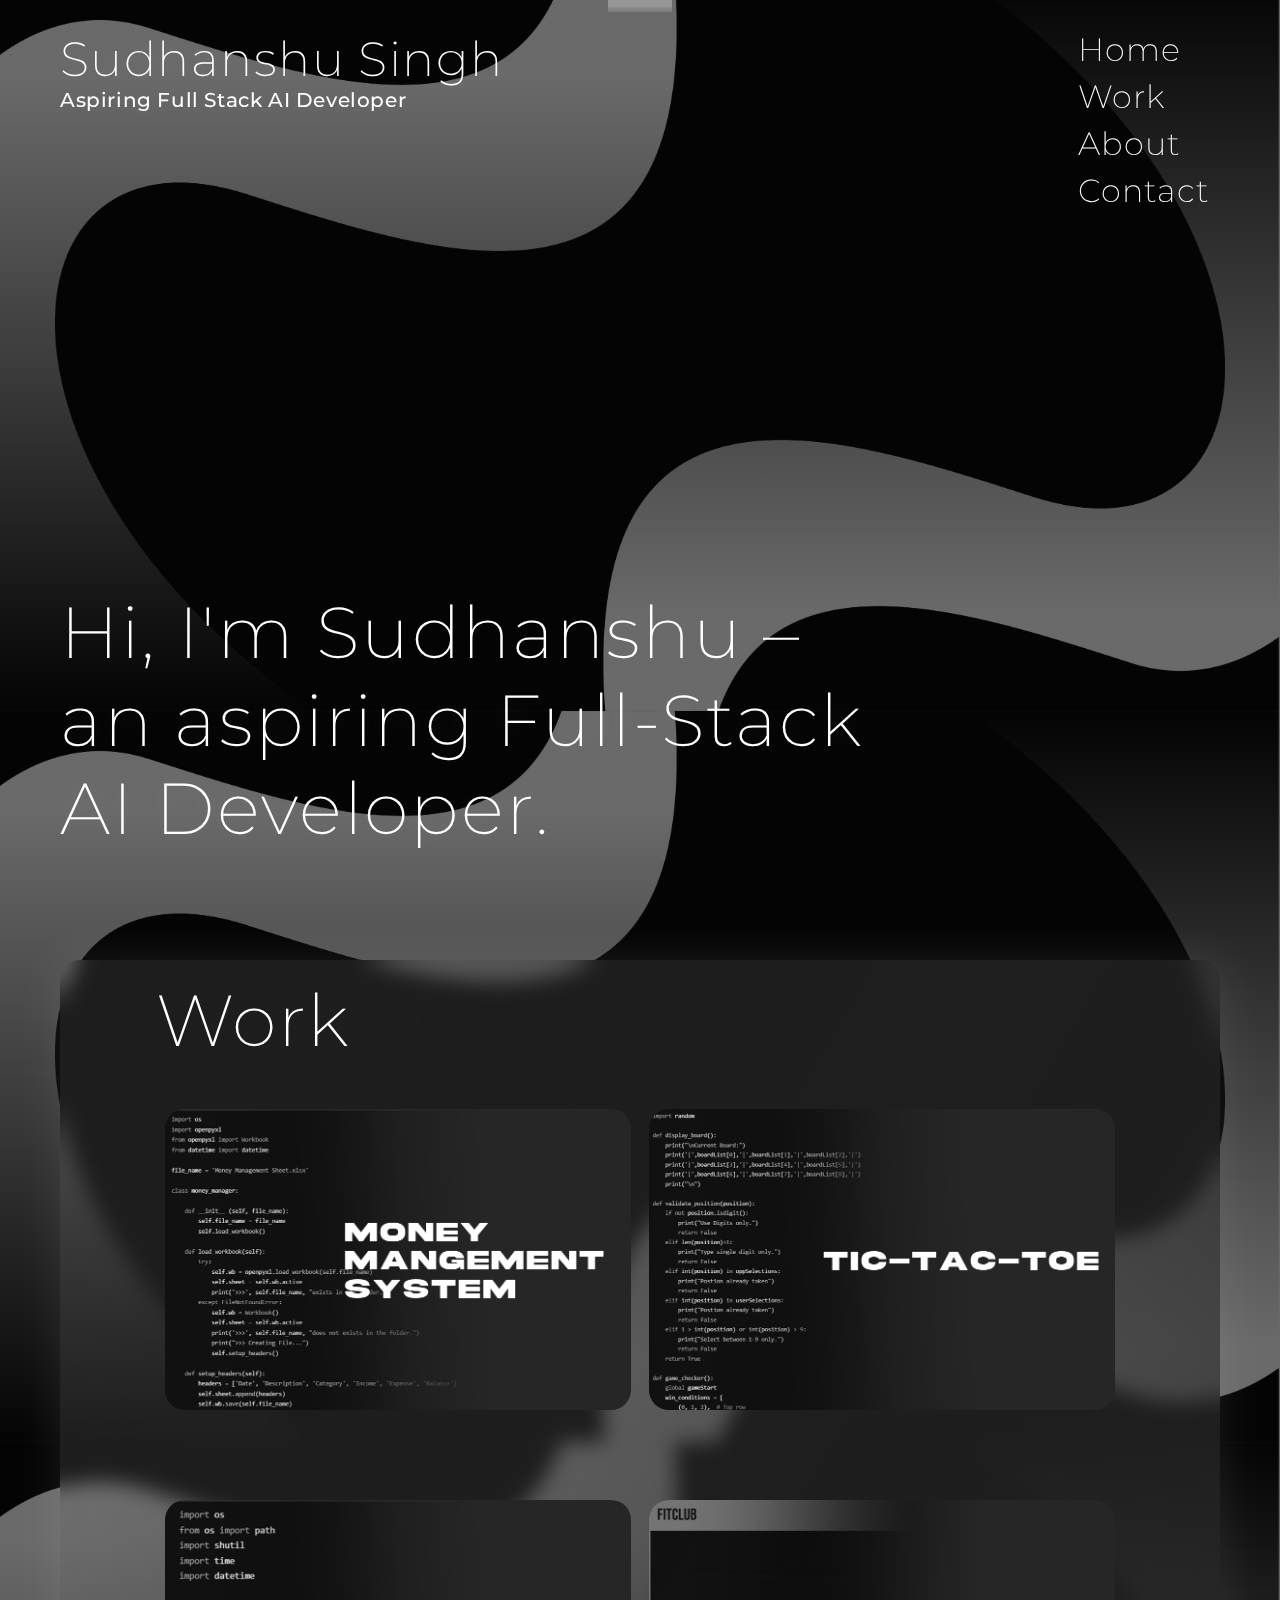
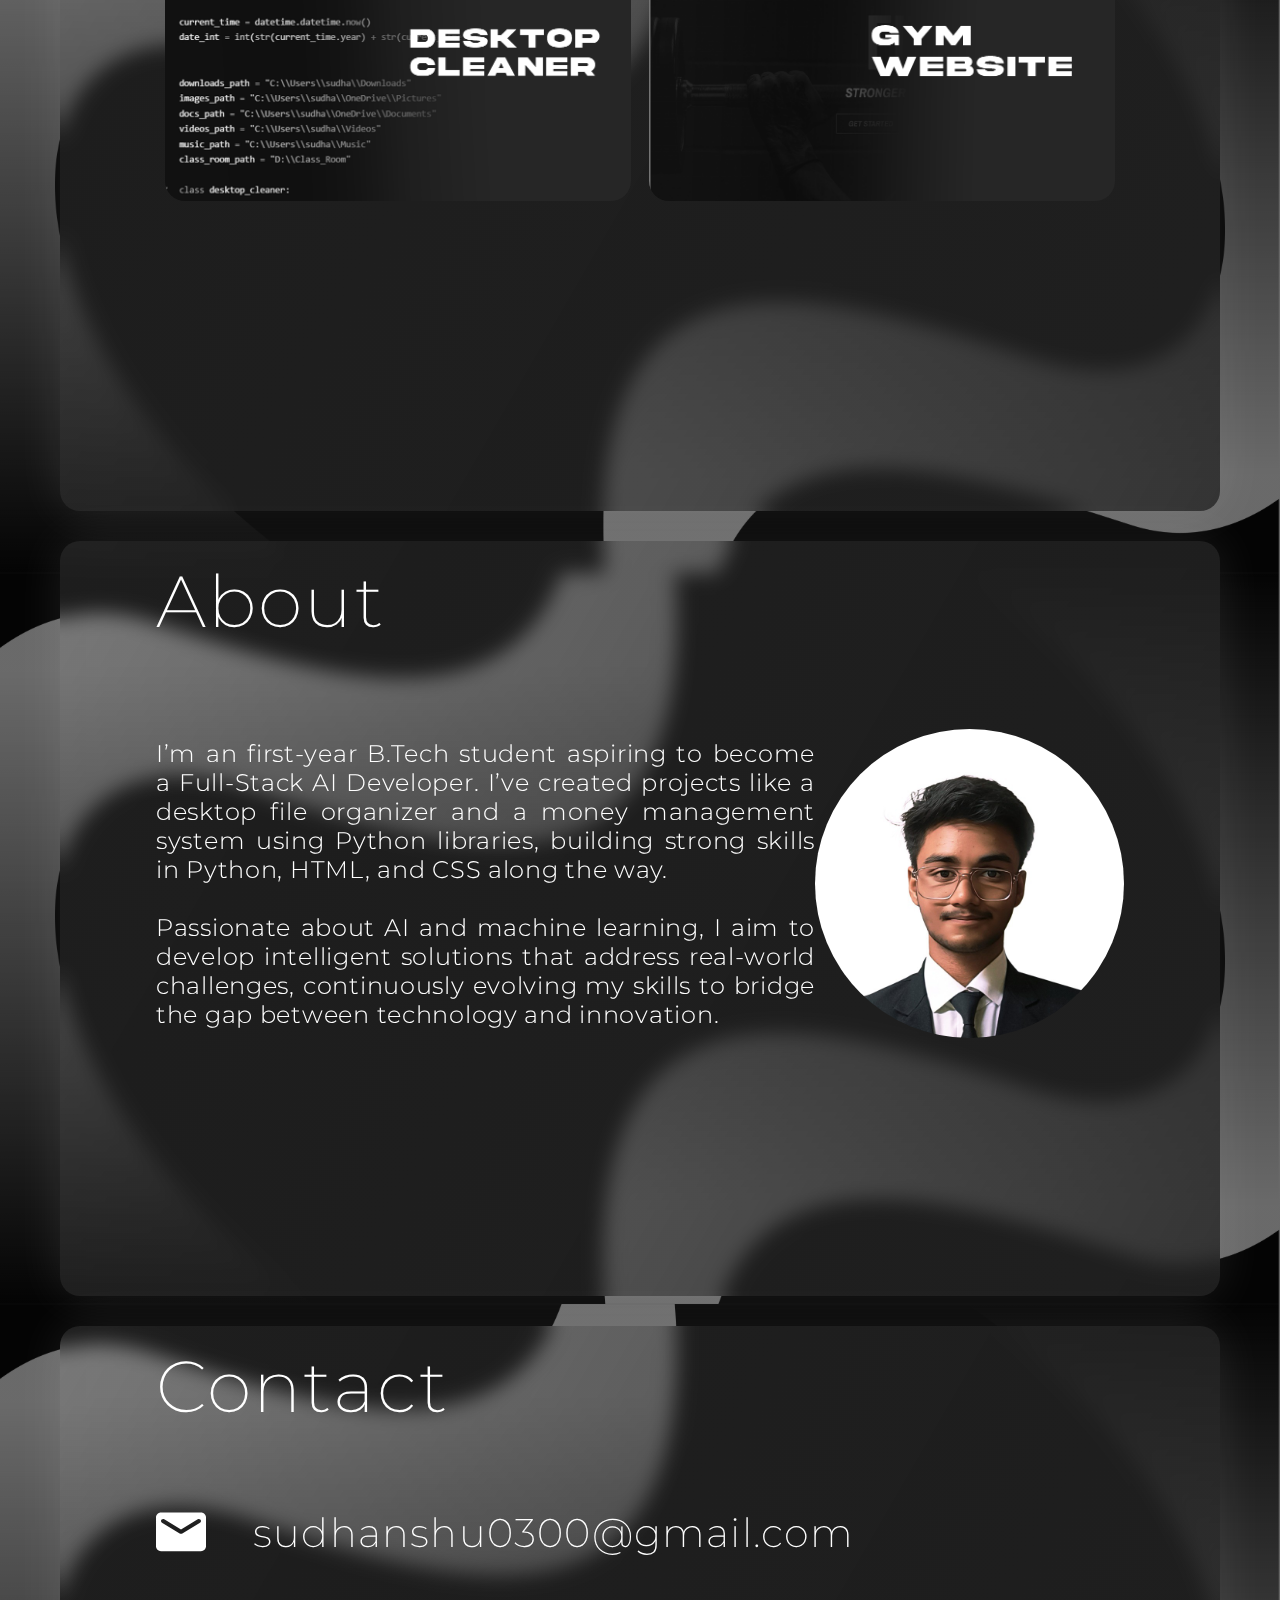
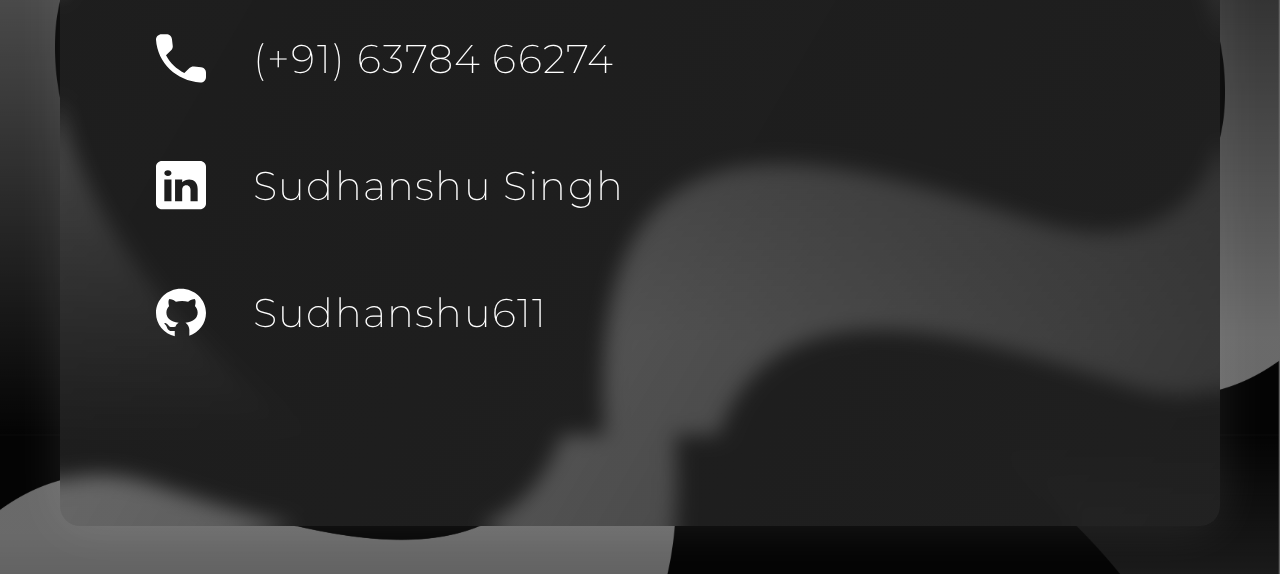
==== commit e9169949: "html file" ====
--- a/index.html
+++ b/index.html
@@ -34,10 +34,10 @@
     <section class="work" id="work">
       <span>Work</span>
       <div class="work-gallery">
-        <div class="img gallery-1"></div>
-        <div class="img gallery-2"></div>
-        <div class="img gallery-3"></div>
-        <div class="img gallery-4"></div>
+        <a class="img gallery-1"></a>
+        <a class="img gallery-2"></a>
+        <a href="desktop-cleaner/index.html" class="img gallery-3"></a>
+        <a class="img gallery-4"></a>
       </div>
     </section>
     <section class="about" id="about">
--- a/style.css
+++ b/style.css
@@ -43,7 +43,7 @@
   height: 500%;
   position: fixed;
   z-index: -1000;
-  background-image: linear-gradient(rgba(38, 38, 38,0.6),rgba(38, 38, 38,0.6)),url('bg-element.jpg');
+  background-image: linear-gradient(rgba(38, 38, 38,0.2),rgba(38, 38, 38,0.2)),url('bg-element.jpg');
   background-size: contain;
   mix-blend-mode: screen;
   opacity: 50%;
@@ -52,7 +52,6 @@
   width: 100%;
   height: 100%;
   mix-blend-mode: screen;
-  opacity: 50%;
 }
 .scroll-watcher{
   height: 10px;
@@ -157,11 +156,10 @@
 }
 .work .work-gallery {
   display: grid;
-  grid-template-columns: auto auto;
-  justify-content: space-between;
+  grid-template-columns: 1fr 1fr;
+  justify-items: center;
   column-gap: 0px;
   row-gap: 45px;
-  
 }
 
 .work .work-gallery .img {
@@ -286,20 +284,23 @@
   }
   .hero,
   .work,
-  .about,
-  .contact {
+  .about{
     margin-left: 39px;
     margin-right: 39px;
     margin-top: 36px;
     width: 90%;
     height: auto;
   }
+  .contact {
+    
+    margin-left: 50px;
+    margin-top: 7rem;
+    width: 90%;
+    height: 50vh;
+  }
    .hero {
     height: 100vh;
   }
-  /*.work {
-    height: auto;
-  } */
   .hero header .designation {
     display: none;
   }
@@ -329,7 +330,8 @@
     letter-spacing: 0.72px;
   }
   .work .work-gallery {
-    grid-template-columns: auto;
+    grid-template-columns: 1fr;
+    margin-left: -39px;
   }
   .work .work-gallery .img {
     width: 348px;
@@ -347,11 +349,10 @@
   .about .content {
     margin-top: 36px;
     display: grid;
-    grid-template-columns: auto;
+    grid-template-columns: 1fr;
     row-gap: 0;
     margin-right:37px ;
     margin-left: auto;
-    /* direction: rtl; */
     -webkit-transform: rotate(180deg);
     transform: rotate(180deg);
   }
@@ -366,21 +367,182 @@
   }
   .about .content img {
     display: block;
-    margin: 0 auto 5px;
+    margin: 0 auto;
     -webkit-transform: rotate(-180deg);
     transform: rotate(-180deg);
     margin-top: 33px;
     width: 130px;
     height: 130px;
   }
-  .contact {
-    display: block;
+
+  .contact span{
+font-size: 27px;
+letter-spacing: 0.81px;
+  }
+  .contact ul{
+    display: flex;
+    flex-direction: column;
+    justify-content: left;
+    margin-top: 36px;
+  }
+  .contact ul li {
+    text-align: center;
+    display: flex;
+    align-items: center;
+    margin-top: 30px;
+  }
+  .contact ul li svg{
+    width: 27px;
+    height: auto;
+  }
+  .contact ul li span{
+    margin-left: 28px;
+
+  }
+  .contact ul li a{
+    font-size: 18.5px;
+    letter-spacing: 0.555px;
+  }
+  .contact ul li svg{
+    margin-top: 1rem;
+  }
+}
+@media screen and (max-width: 400px) {
+  * {
+    box-sizing: border-box;
+    margin: 0;
+    padding: 0;
+    text-decoration: none;
+    outline: none;
+    list-style: none;
+  }
+  .bg-element{
+    top: -5px;
+    width: 100%;
+    height: 470%;
+    position: absolute;
+    box-sizing: border-box;
+    z-index: -1000;
+    background-image: linear-gradient( to top,(38, 38, 38,0.6),rgba(38, 38, 38,0.6)),url('bg-element.jpg');
+    background-size: cover;
+    mix-blend-mode: screen;
+    opacity: 50%;
+  }
+  .hero,
+  .about{
     margin-left: 39px;
     margin-right: 39px;
+    margin-top: 36px;
+    width: 90%;
+    height: auto;
+    padding: 0;
+  }
+  .work{
+    margin-left: 39px;
+    margin-right: 39px;
+    margin-top: 36px;
+    width: 90%;
+    height: auto;
+    padding: 0;
+  }
+  .contact {
+    padding: 0;
+    margin-left: 28px;
+
     margin-top: 7rem;
     width: 90%;
     height: 50vh;
   }
+   .hero {
+    height: 100vh;
+  }
+  .hero header .designation {
+    display: none;
+  }
+  .hero header nav {
+    position: absolute;
+    right: 37px;
+  }
+  .hero header nav ul {
+    text-align: right;
+    font-style: normal;
+    line-height: normal;
+    letter-spacing: 0.72px;
+  }
+  .hero header nav ul li a {
+    font-size: 24px;
+    text-align: left;
+  }
+  .hero p {
+    bottom: 2rem;
+    width: 322px;
+    font-size: 27px;
+    letter-spacing: 0.81px;
+  }
+ 
+
+  .work .work-gallery {
+    display: flex;
+    flex-direction: column;
+    margin-left: -39px;
+    margin-right: auto;
+    justify-content: center;
+    align-items: center;
+    column-gap: 0px;
+    row-gap: 45px;
+    text-align: center;
+    
+  }
+  
+  .work .work-gallery .img {
+    margin-top: 45px;
+    background-position-y:-20px ;
+    background-size:cover;
+    width: 302px;
+    height: 163px;
+    margin-left: 0;
+    padding: 0;
+    margin: 45px 20px 0 20px ;
+  }
+
+  .about {
+    height: auto;
+    margin-top: 7rem;
+
+  }
+  .about span {
+    font-size: 27px;
+    letter-spacing: 0.72px;
+  }
+  .about .content {
+    margin-top: 36px;
+    display: grid;
+    grid-template-columns: 1fr;
+    row-gap: 0;
+    margin-right:37px ;
+    margin-left: auto;
+    -webkit-transform: rotate(180deg);
+    transform: rotate(180deg);
+  }
+  .about .content p {
+    font-size: 17px;
+    width: 100%;
+    letter-spacing: 0.51px;
+    display: block;
+    margin: 0 auto 5px;
+    -webkit-transform: rotate(-180deg);
+    transform: rotate(-180deg);
+  }
+  .about .content img {
+    display: block;
+    margin: 0 auto;
+    -webkit-transform: rotate(-180deg);
+    transform: rotate(-180deg);
+    margin-top: 33px;
+    width: 130px;
+    height: 130px;
+  }
+
   .contact span{
 font-size: 27px;
 letter-spacing: 0.81px;
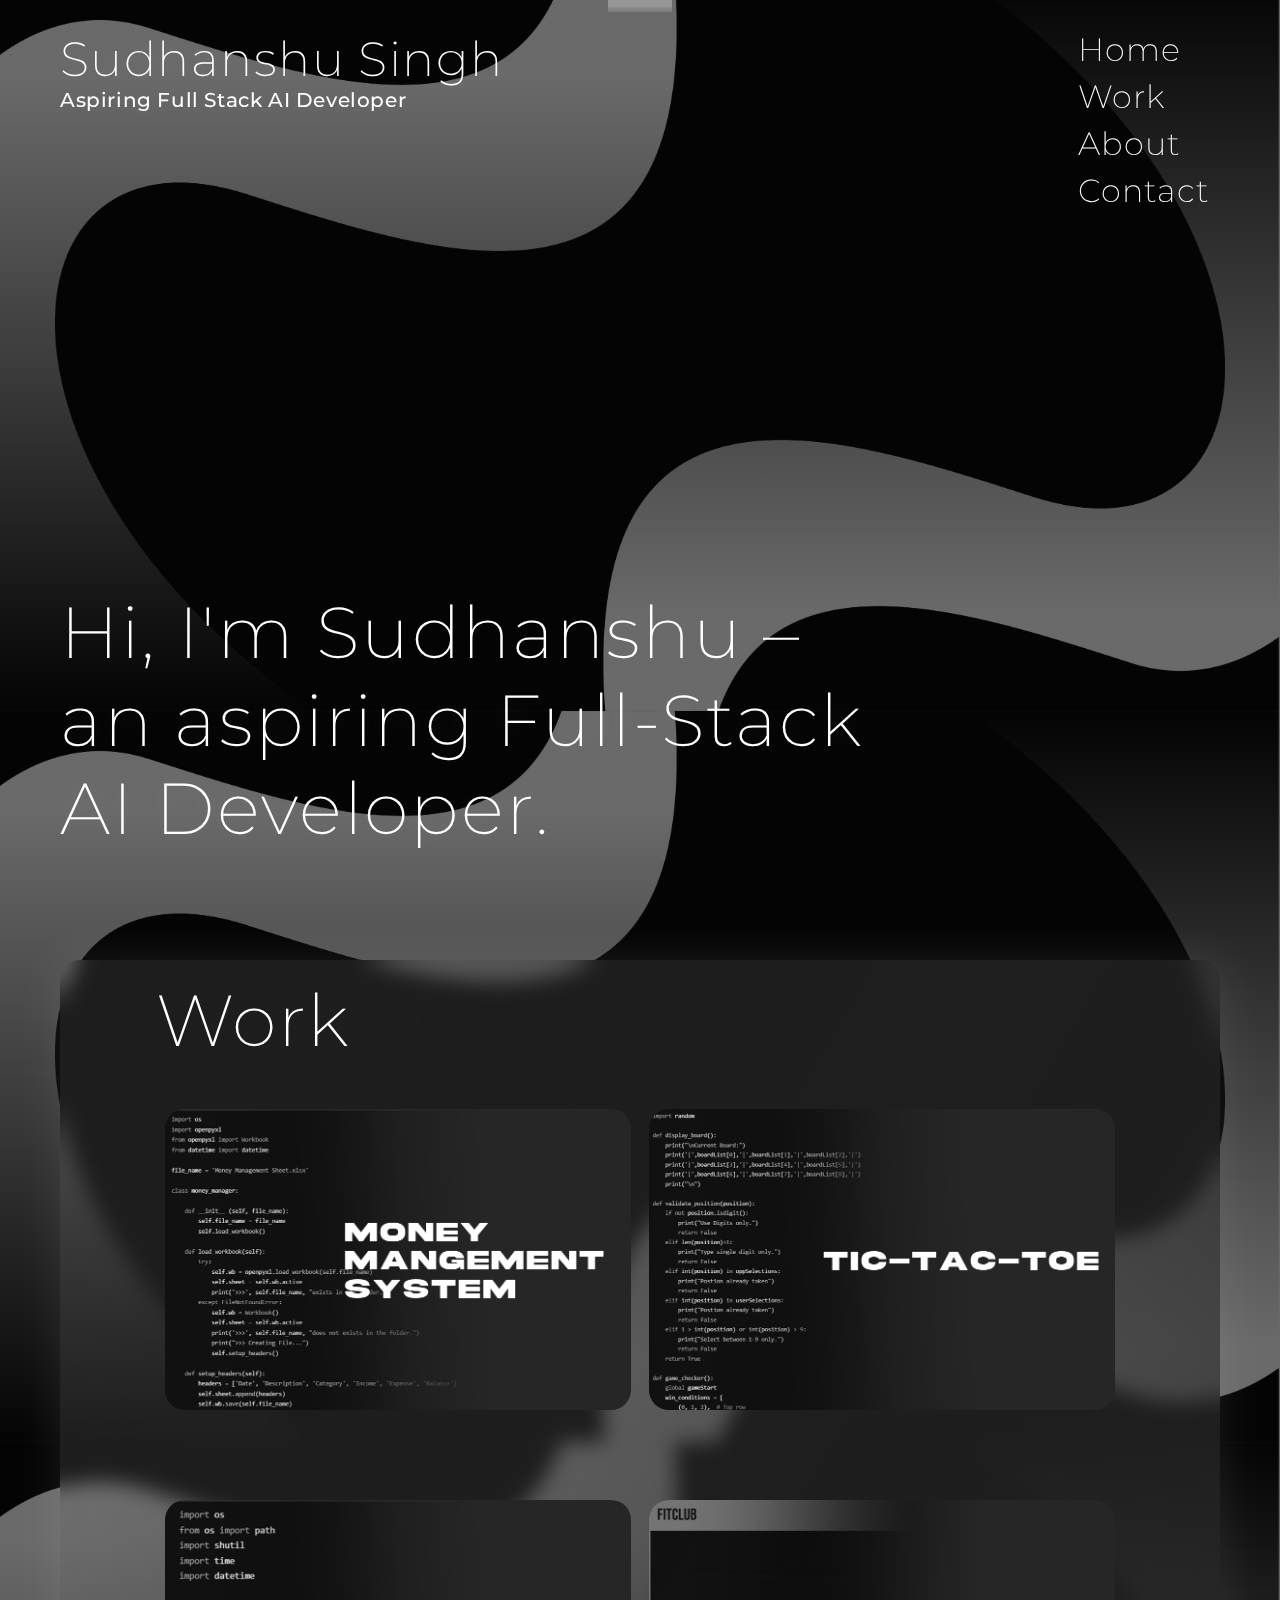
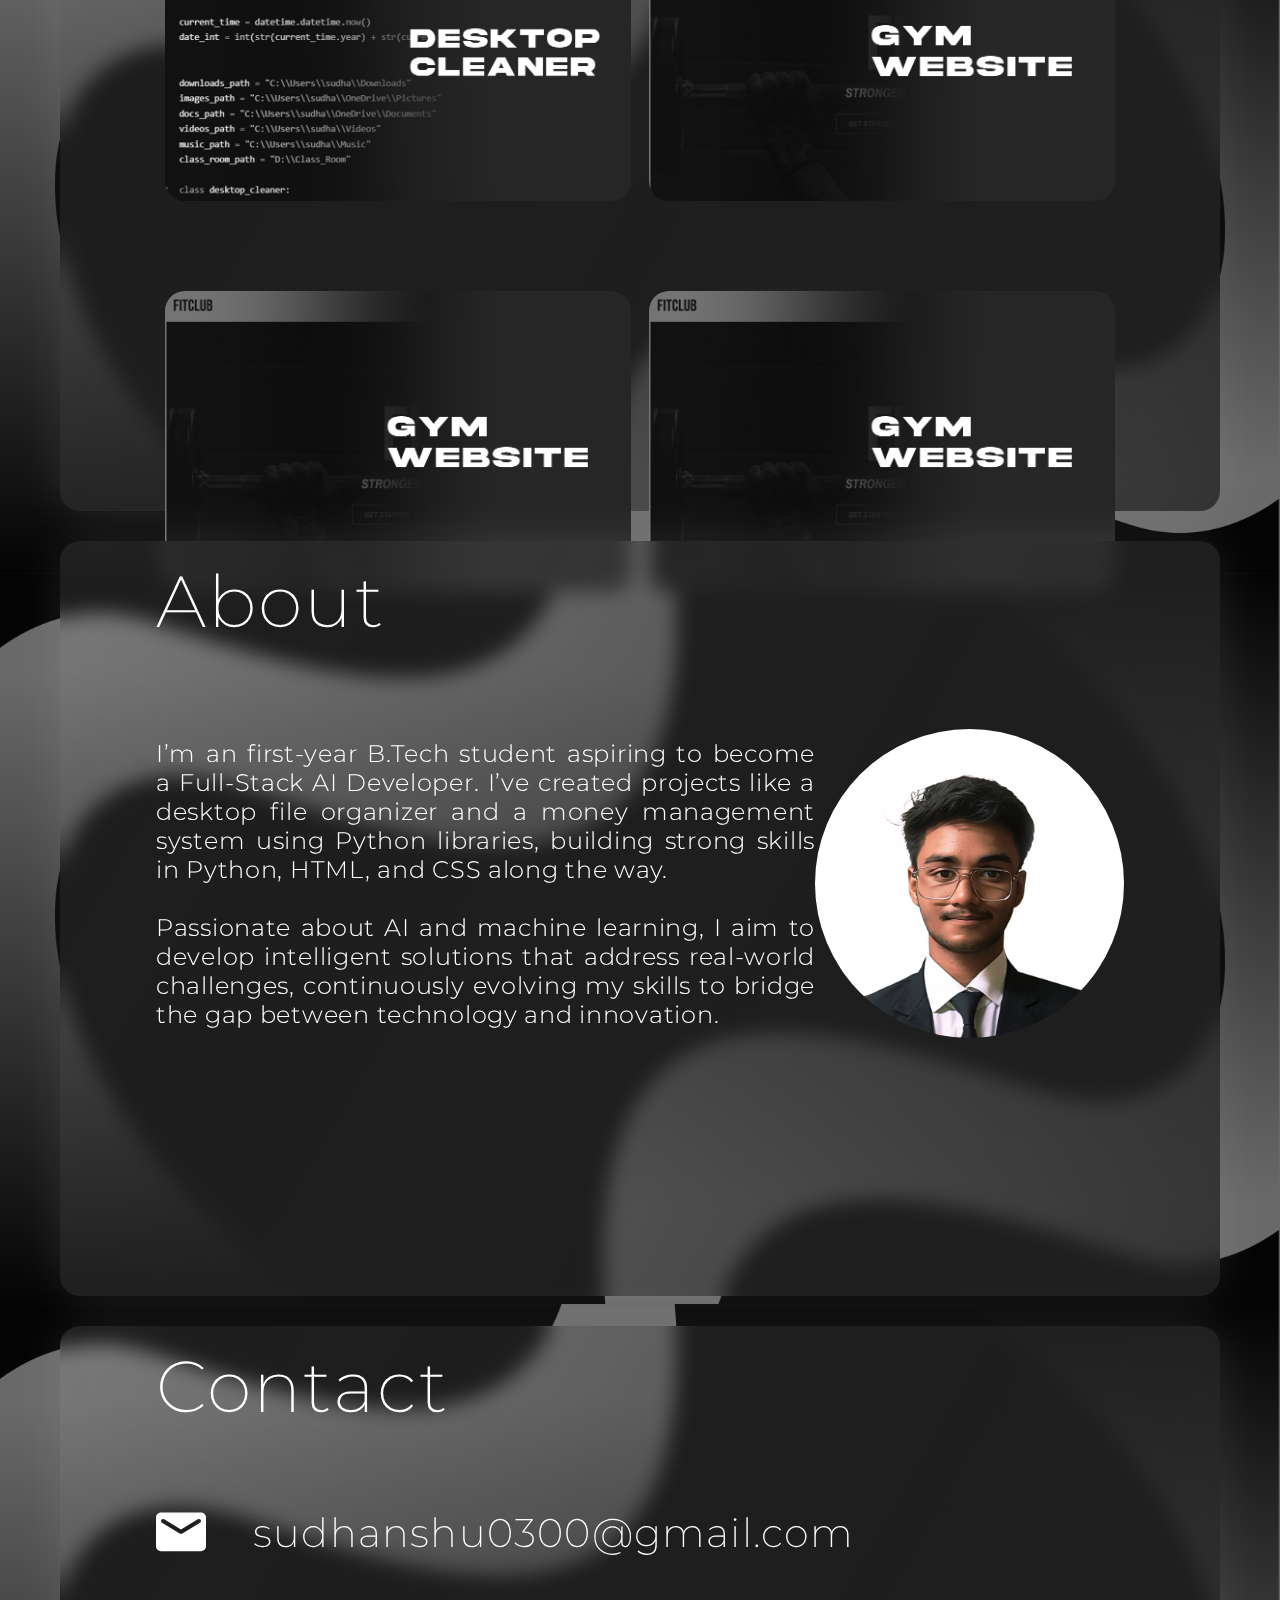
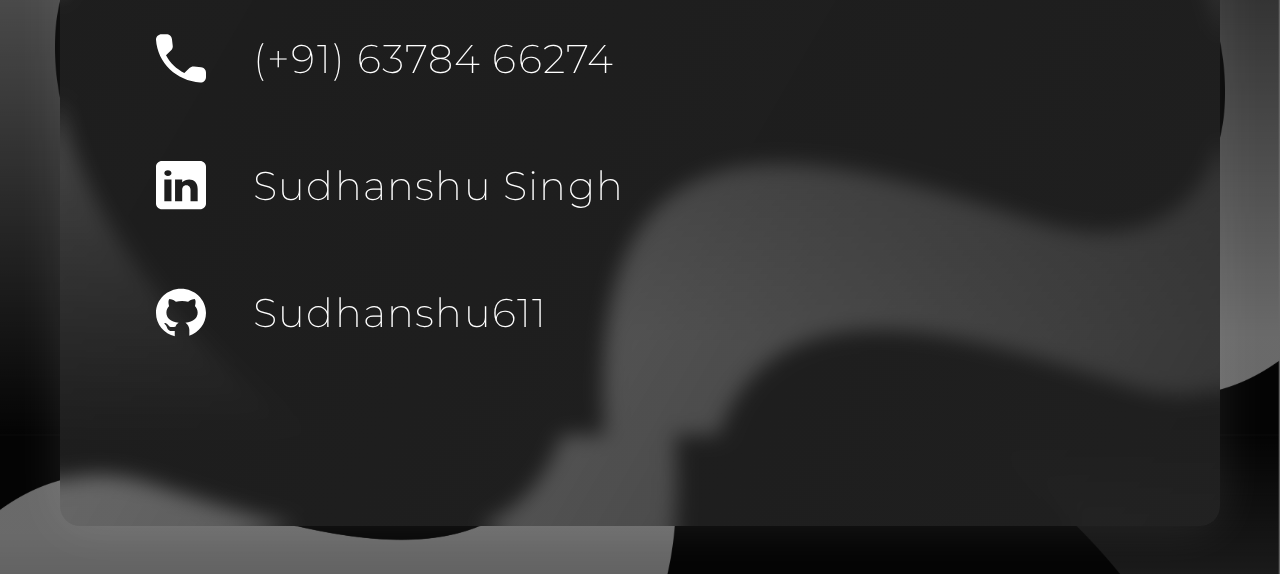
==== commit 6b06c439: "html file" ====
--- a/index.html
+++ b/index.html
@@ -34,9 +34,11 @@
     <section class="work" id="work">
       <span>Work</span>
       <div class="work-gallery">
-        <a class="img gallery-1"></a>
+        <a href ='money-manager/index.html'class="img gallery-1"></a>
         <a class="img gallery-2"></a>
         <a href="desktop-cleaner/index.html" class="img gallery-3"></a>
+        <a class="img gallery-4"></a>
+        <a class="img gallery-4"></a>
         <a class="img gallery-4"></a>
       </div>
     </section>
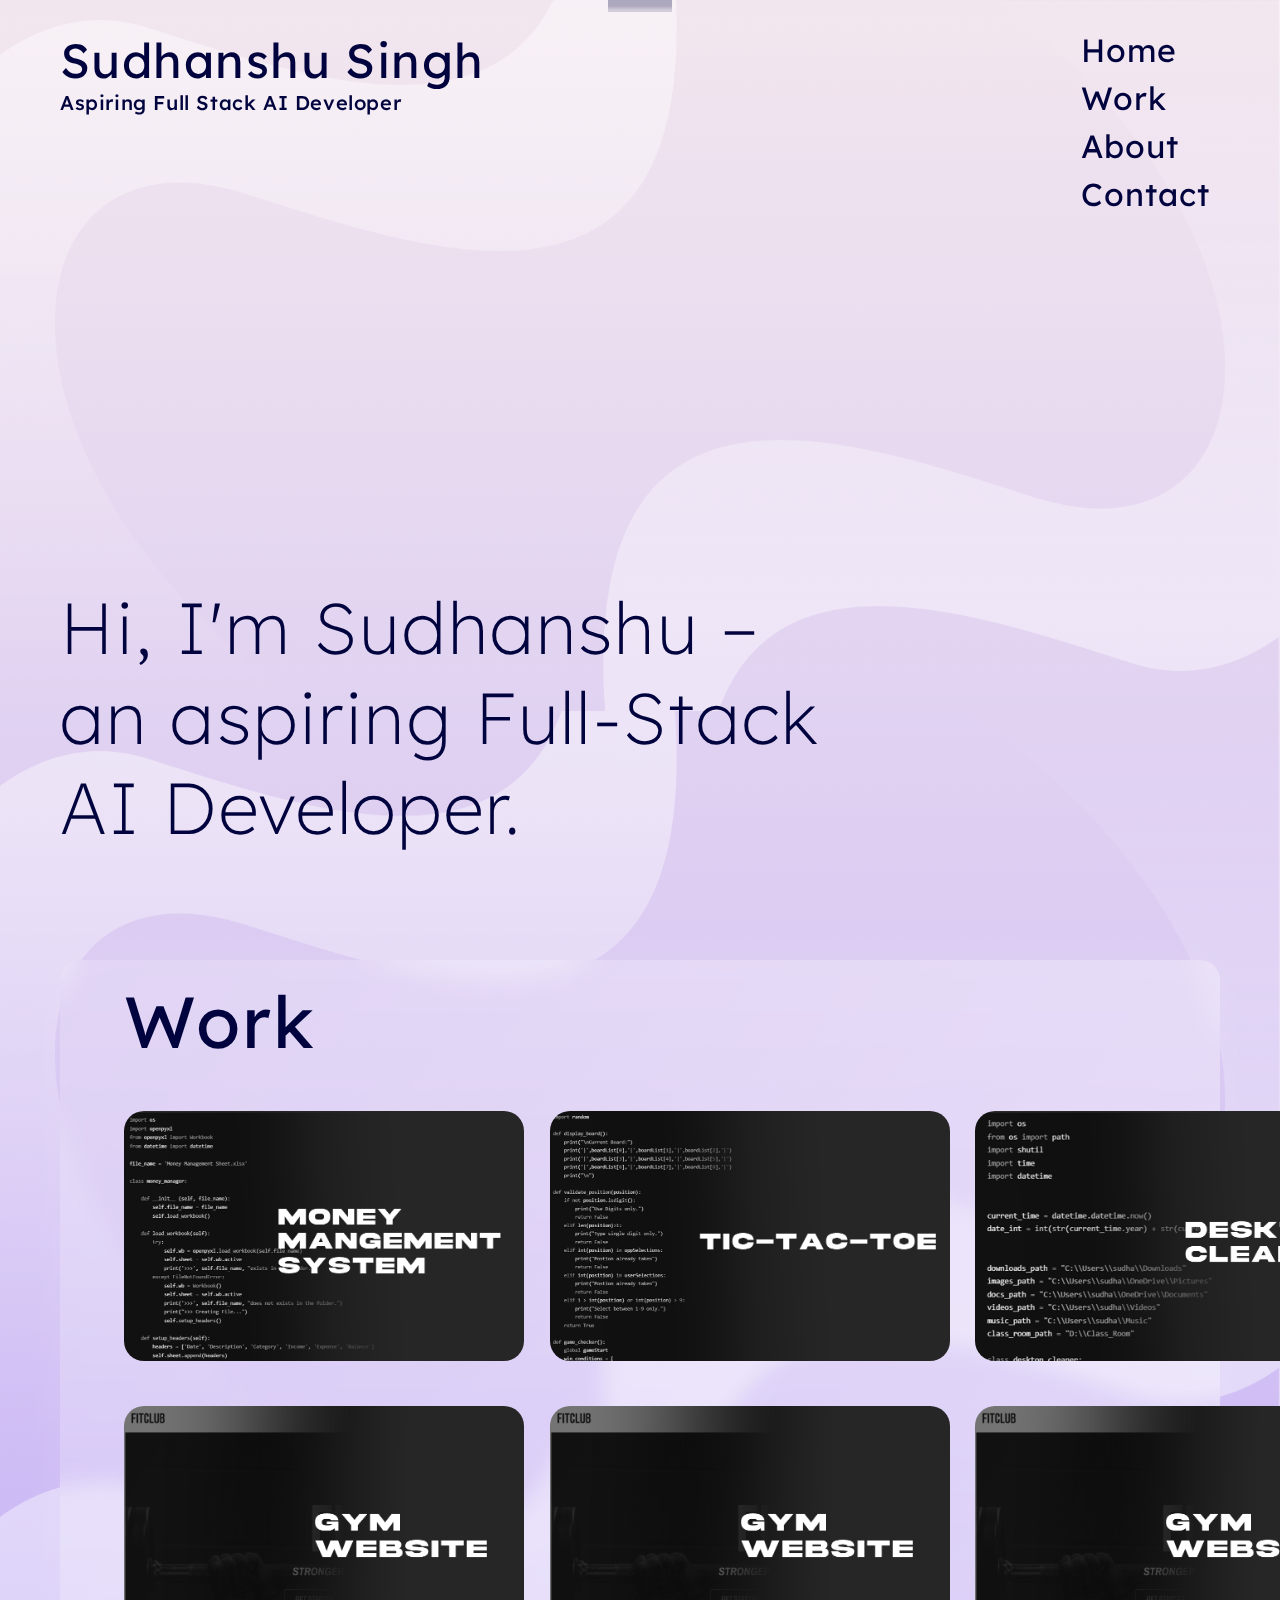
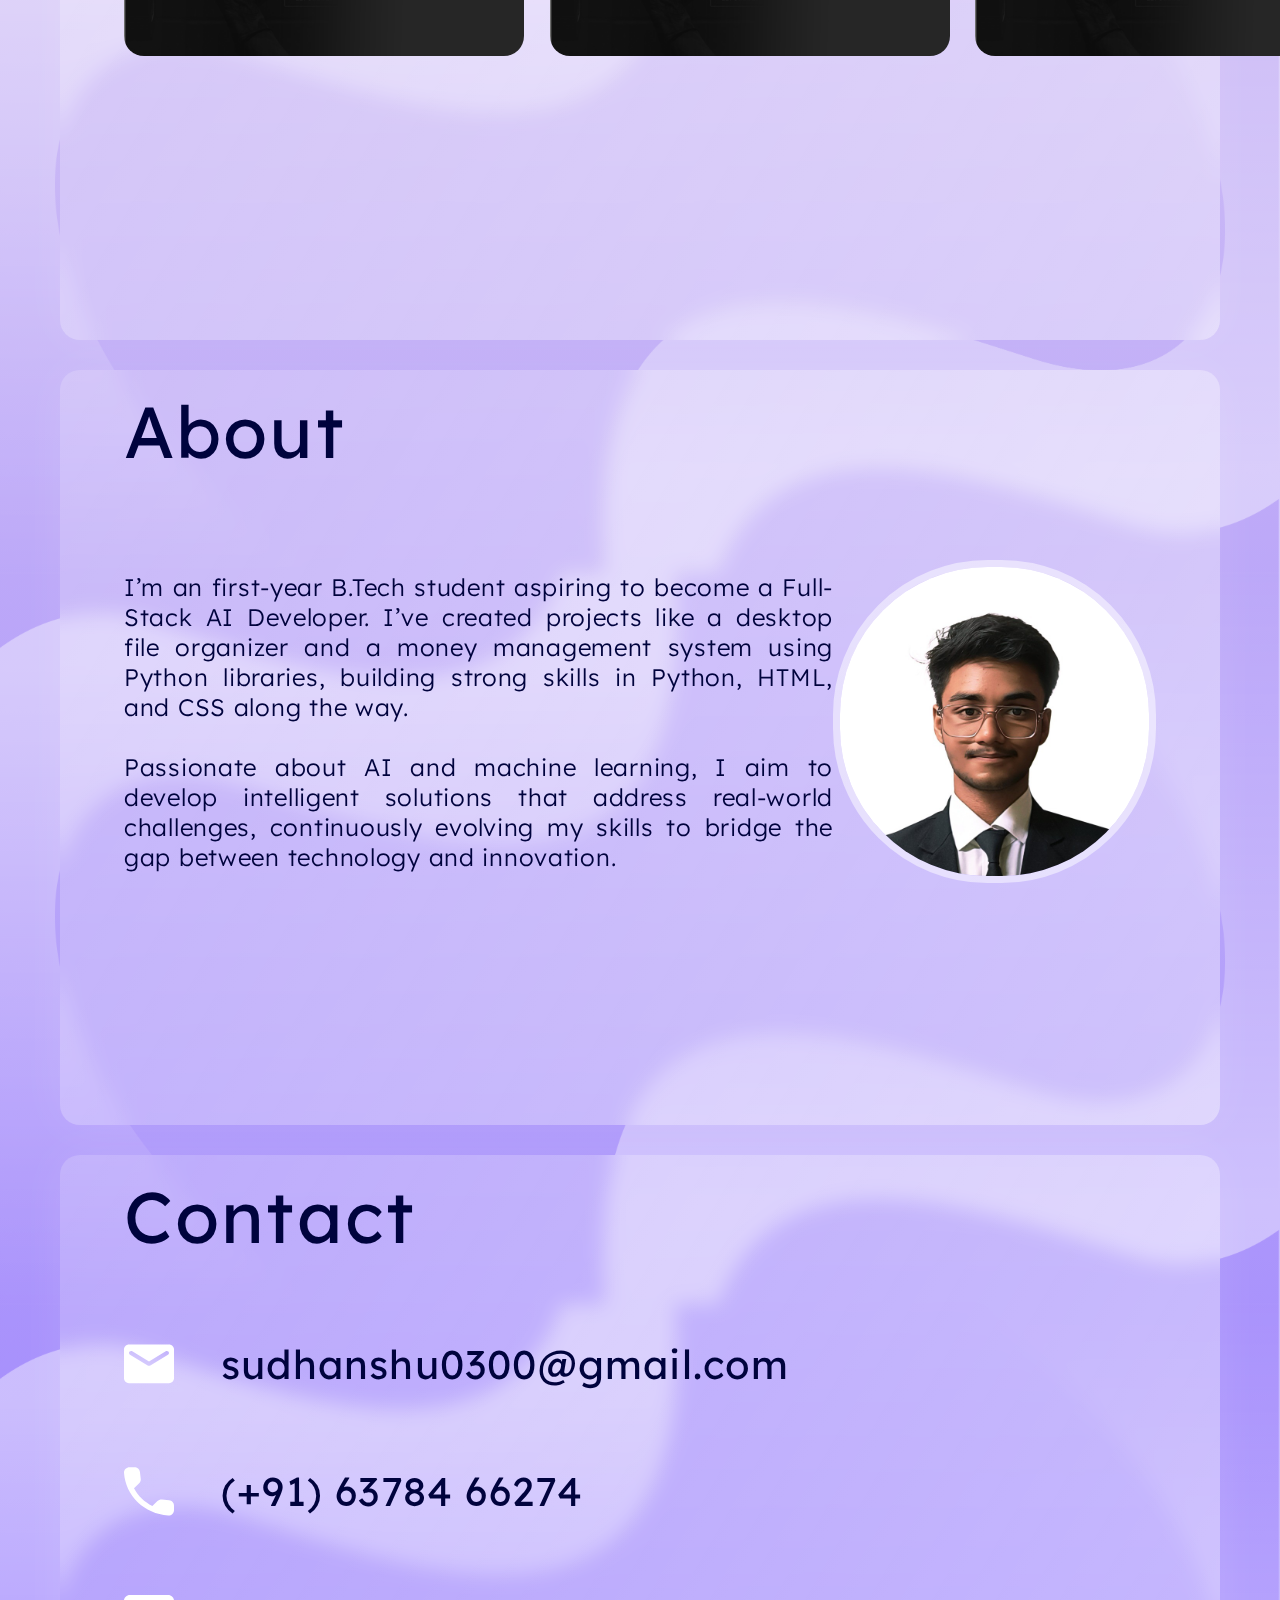
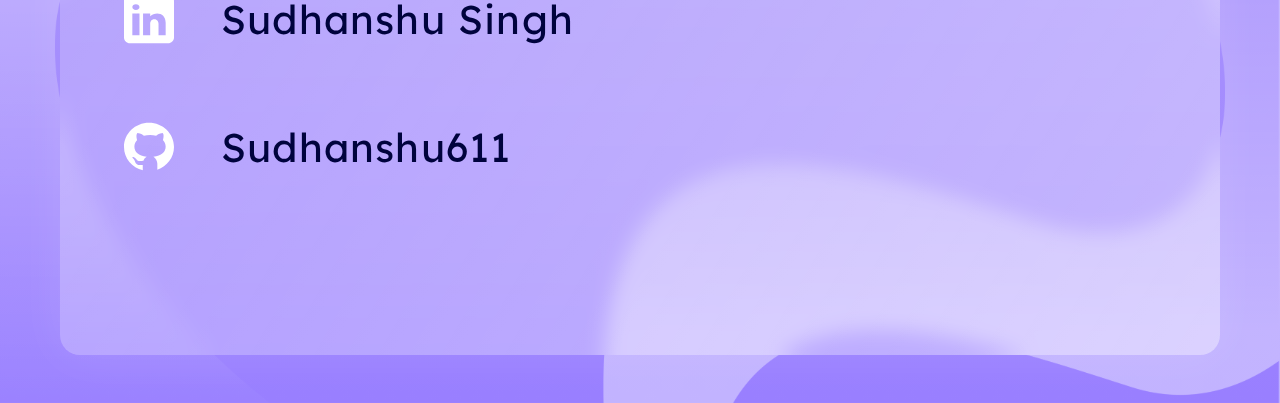
==== commit a60fa088: "html file" ====
--- a/index.html
+++ b/index.html
@@ -35,7 +35,7 @@
       <span>Work</span>
       <div class="work-gallery">
         <a href ='money-manager/index.html'class="img gallery-1"></a>
-        <a class="img gallery-2"></a>
+        <a href="tic-tac-toe/index.html" class="img gallery-2"></a>
         <a href="desktop-cleaner/index.html" class="img gallery-3"></a>
         <a class="img gallery-4"></a>
         <a class="img gallery-4"></a>
--- a/style.css
+++ b/style.css
@@ -1,12 +1,13 @@
 @import url("https://fonts.googleapis.com/css2?family=Lato:ital,wght@0,100;0,300;0,400;0,700;0,900;1,100;1,300;1,400;1,700;1,900&family=Montserrat:ital,wght@0,100..900;1,100..900&family=Poppins:ital,wght@0,100;0,200;0,300;0,400;0,500;0,600;0,700;0,800;0,900;1,100;1,200;1,300;1,400;1,500;1,600;1,700;1,800;1,900&display=swap");
+@import url('https://fonts.googleapis.com/css2?family=Lato:ital,wght@0,100;0,300;0,400;0,700;0,900;1,100;1,300;1,400;1,700;1,900&family=Lexend+Deca:wght@100..900&family=Montserrat:ital,wght@0,100..900;1,100..900&family=Poppins:ital,wght@0,100;0,200;0,300;0,400;0,500;0,600;0,700;0,800;0,900;1,100;1,200;1,300;1,400;1,500;1,600;1,700;1,800;1,900&display=swap');
 
 :root {
-  --txt-color: white;
+  --txt-color: #00033d;
   --bg-color: black;
-  --montserrat: Montserrat;
-  --heading-weight: 200;
+  --montserrat: Lexend Deca;
+  --heading-weight: 400;
   --para-weight: 300;
-  --designation-weight: 500;
+  --designation-weight: 600;
 }
 html{
     scroll-behavior: smooth;
@@ -19,7 +20,8 @@
   list-style: none;
 }
 body {
-  background-color: var(--bg-color);
+
+  background-image: linear-gradient(to top, #977DFF, #F2E6EE);
   color: var(--txt-color);
   font-family: var(--montserrat);
 }
@@ -124,7 +126,7 @@
 }
 .hero p {
   position: absolute;
-  font-size: 72px;
+  font-size: 4.5rem;
   font-weight: var(--heading-weight);
   bottom: 3rem;
   font-style: normal;
@@ -141,34 +143,34 @@
   animation-range:entry 0% cover 40%;
 }
 .work {
+  padding: 1rem 4rem 4rem 4rem;
   margin-left: 60px;
   margin-right: 60px;
   margin-top: 30px;
-  height: 119vh;
+  height: 100vh;
   
 }
 .work span {
   font-weight: var(--heading-weight);
-  font-size: 72px;
+  font-size: 4.5rem;
   font-style: normal;
   line-height: normal;
   letter-spacing: 2.16px;
 }
 .work .work-gallery {
   display: grid;
-  grid-template-columns: 1fr 1fr;
+  grid-template-columns: 1fr 1fr 1fr;
   justify-items: center;
-  column-gap: 0px;
-  row-gap: 45px;
+  column-gap: 2vw;
+  row-gap: 0px;
 }
 
 .work .work-gallery .img {
   margin-top: 45px;
   background-size: cover;
-  width: 466px;
+  width: 400px;
   border-radius: 20px;
-  height: 301px;
-  flex-shrink: 0;
+  height: 250px;
   transition: 0.2s ease-in-out;
 }
 .work .work-gallery .img:hover{
@@ -189,6 +191,7 @@
   background-image:url(gym-website.jpg) ;
 }
 .about {
+  padding: 1rem 4rem 4rem 4rem;
   margin-left: 60px;
   margin-right: 60px;
   margin-top: 30px;
@@ -196,7 +199,7 @@
 }
 .about span {
   font-weight: var(--heading-weight);
-  font-size: 72px;
+  font-size: 4.5rem;
   font-style: normal;
   line-height: normal;
   letter-spacing: 2.16px;
@@ -211,7 +214,7 @@
   color: var(--txt-color);
   text-align: justify;
   font-family: var(--montserrat);
-  font-size: 24px;
+  font-size: 1.5rem;
   font-style: normal;
   font-weight: var(--para-weight);
   line-height: normal;
@@ -221,6 +224,7 @@
 .about .content img {
   width: 309px;
   height: 309px;
+  border: 7px solid rgba(255,255,255,0.5);
   border-radius: 154.5px;
 }
 .contact {
@@ -228,15 +232,16 @@
   margin-right: 60px;
   margin-top: 30px;
   height: 80vh;
+  padding: 1rem 4rem 4rem 4rem;
 
 }
 
 .contact span {
-  color: #fff;
-  font-family: Montserrat;
-  font-size: 72px;
-  font-style: normal;
-  font-weight: 200;
+  color: var(--txt-color);
+  font-family: var(--montserrat);
+  font-size: 4.5rem;
+  font-style: normal;
+  font-weight: var(--heading-weight);
   line-height: normal;
   letter-spacing: 2.16px;
 }
@@ -277,26 +282,31 @@
     height: 400%;
     position: absolute;
     z-index: -1000;
-    background-image: linear-gradient( to top,(38, 38, 38,0.6),rgba(38, 38, 38,0.6)),url('bg-element.jpg');
     background-size: cover;
-    mix-blend-mode: screen;
-    opacity: 50%;
   }
   .hero,
-  .work,
-  .about{
+  .work{
     margin-left: 39px;
     margin-right: 39px;
     margin-top: 36px;
     width: 90%;
     height: auto;
   }
+  .about{
+    padding: 1rem 0rem 4rem 0rem;
+  margin-left: 39px;
+  margin-right: 39px;
+  margin-top: 30px;
+  height: 75vh;
+  }
   .contact {
-    
-    margin-left: 50px;
+    margin-left: 39px;
+    margin-right: 39px;
     margin-top: 7rem;
     width: 90%;
-    height: 50vh;
+    height: 80vh;
+    padding: 1rem 0rem 4rem 0rem;
+
   }
    .hero {
     height: 100vh;
@@ -306,7 +316,7 @@
   }
   .hero header nav {
     position: absolute;
-    right: 37px;
+    right: 39px;
   }
   .hero header nav ul {
     text-align: right;
@@ -315,18 +325,21 @@
     letter-spacing: 0.72px;
   }
   .hero header nav ul li a {
-    font-size: 24px;
+    font-size: 1.5rem;
     text-align: left;
   }
   .hero p {
     bottom: 2rem;
-    width: 322px;
-    font-size: 27px;
+    width: 90vw;
+    font-size: 1.6875rem;
     letter-spacing: 0.81px;
   }
-
+  .work{
+    padding: 1rem 0rem 4rem 0rem;
+
+  }
   .work span {
-    font-size: 27px;
+    font-size: 1.6875rem;
     letter-spacing: 0.72px;
   }
   .work .work-gallery {
@@ -334,34 +347,32 @@
     margin-left: -39px;
   }
   .work .work-gallery .img {
-    width: 348px;
-    height: 203px;
+    width: 90vw;
+    height:59vw;
+    background-size: contain;
   }
   .about {
     height: auto;
     margin-top: 7rem;
-
   }
   .about span {
-    font-size: 27px;
+    font-size: 1.6875rem;
     letter-spacing: 0.72px;
   }
   .about .content {
     margin-top: 36px;
-    display: grid;
-    grid-template-columns: 1fr;
-    row-gap: 0;
-    margin-right:37px ;
-    margin-left: auto;
+    display: block;
+    justify-items: center;
+    /* margin-right:39px ;
+    margin-left: 39px; */
     -webkit-transform: rotate(180deg);
     transform: rotate(180deg);
   }
   .about .content p {
-    font-size: 17px;
-    width: 350px;
+    font-size: 1.1rem;
     letter-spacing: 0.51px;
     display: block;
-    margin: 0 auto 5px;
+    width: fit-content;
     -webkit-transform: rotate(-180deg);
     transform: rotate(-180deg);
   }
@@ -372,11 +383,11 @@
     transform: rotate(-180deg);
     margin-top: 33px;
     width: 130px;
-    height: 130px;
+    height:130px;
   }
 
   .contact span{
-font-size: 27px;
+font-size: 1.6875rem;
 letter-spacing: 0.81px;
   }
   .contact ul{
@@ -392,7 +403,7 @@
     margin-top: 30px;
   }
   .contact ul li svg{
-    width: 27px;
+    width: 1.6875rem;
     height: auto;
   }
   .contact ul li span{
@@ -421,14 +432,19 @@
     width: 100%;
     height: 470%;
     position: absolute;
-    box-sizing: border-box;
-    z-index: -1000;
     background-image: linear-gradient( to top,(38, 38, 38,0.6),rgba(38, 38, 38,0.6)),url('bg-element.jpg');
     background-size: cover;
     mix-blend-mode: screen;
     opacity: 50%;
   }
-  .hero,
+  .hero{
+    margin-left: 39px;
+    margin-right: 39px;
+    margin-top: 36px;
+    width: 90%;
+    height: auto;
+    padding: 0;
+  }
   .about{
     margin-left: 39px;
     margin-right: 39px;
@@ -470,13 +486,13 @@
     letter-spacing: 0.72px;
   }
   .hero header nav ul li a {
-    font-size: 24px;
+    font-size: 1.5rem;
     text-align: left;
   }
   .hero p {
     bottom: 2rem;
     width: 322px;
-    font-size: 27px;
+    font-size: 1.6875rem;
     letter-spacing: 0.81px;
   }
  
@@ -511,7 +527,7 @@
 
   }
   .about span {
-    font-size: 27px;
+    font-size: 1.6875rem;
     letter-spacing: 0.72px;
   }
   .about .content {
@@ -544,7 +560,7 @@
   }
 
   .contact span{
-font-size: 27px;
+font-size: 1.6875rem;
 letter-spacing: 0.81px;
   }
   .contact ul{
@@ -560,7 +576,7 @@
     margin-top: 30px;
   }
   .contact ul li svg{
-    width: 27px;
+    width: 1.6875rem;
     height: auto;
   }
   .contact ul li span{
@@ -579,19 +595,20 @@
   .contact{
     background-color: transparent;
     backdrop-filter: blur(10px);
-    padding: 1rem 6rem 4rem 6rem;
     border-radius: 20px ;
-    background-image: linear-gradient(120deg, rgba(255,255,255,0.1), rgba(38,38,38,0.8));
+    background-image: linear-gradient(120deg, rgba(255,255,255,0.2), rgba(255,255,255,0.4));
     margin-bottom: 3rem;
     box-shadow: 0 0 50px rgba(255,255,255,0.1);
+    border: 1px rgba(255,255,255,0.1);
 
   }
   .work, .about{
     background-color: transparent;
+    border: 1px rgba(255,255,255,0.1);
+
     backdrop-filter: blur(10px);
-    padding: 1rem 6rem 4rem 6rem;
     border-radius: 20px ;
-    background-image: linear-gradient(120deg, rgba(255,255,255,0.1), rgba(38,38,38,0.8));
+    background-image: linear-gradient(120deg, rgba(255,255,255,0.2), rgba(255,255,255,0.4));
     box-shadow: 0 0 50px rgba(255,255,255,0.1);
   }
 }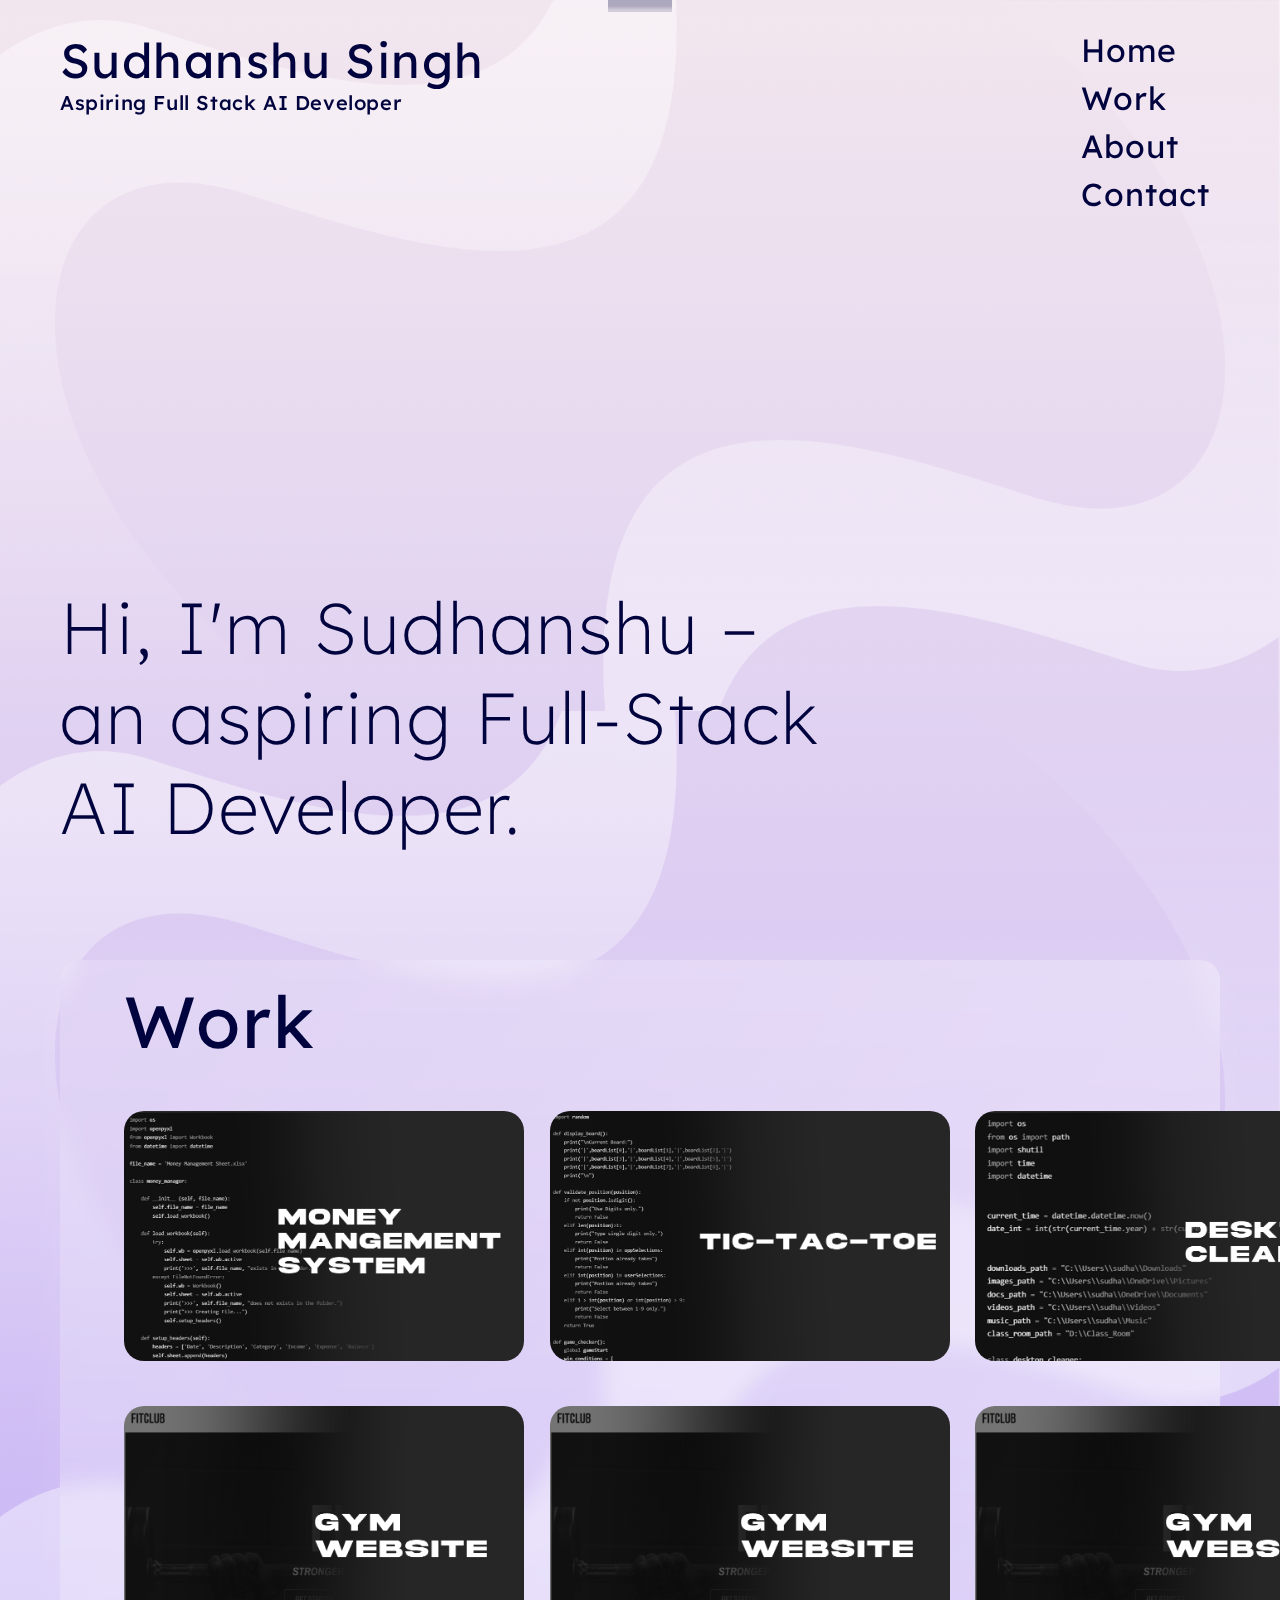
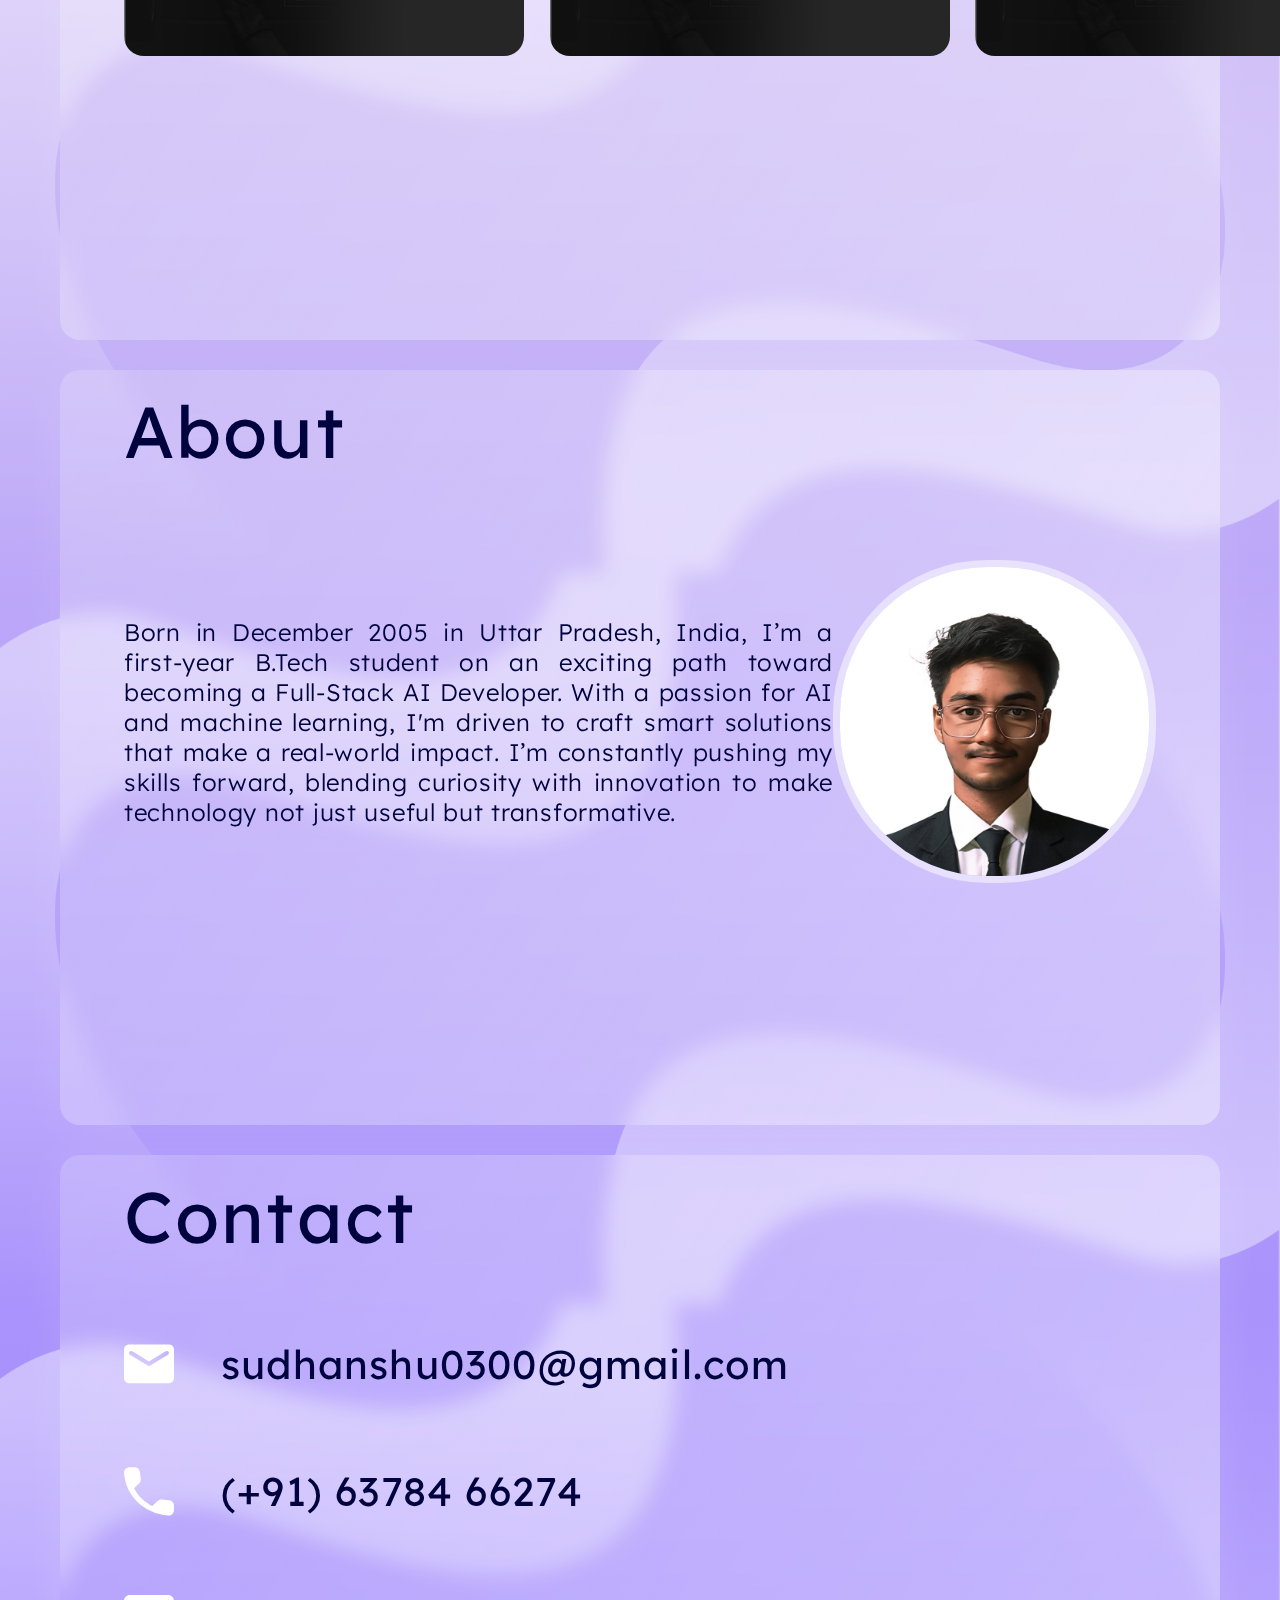
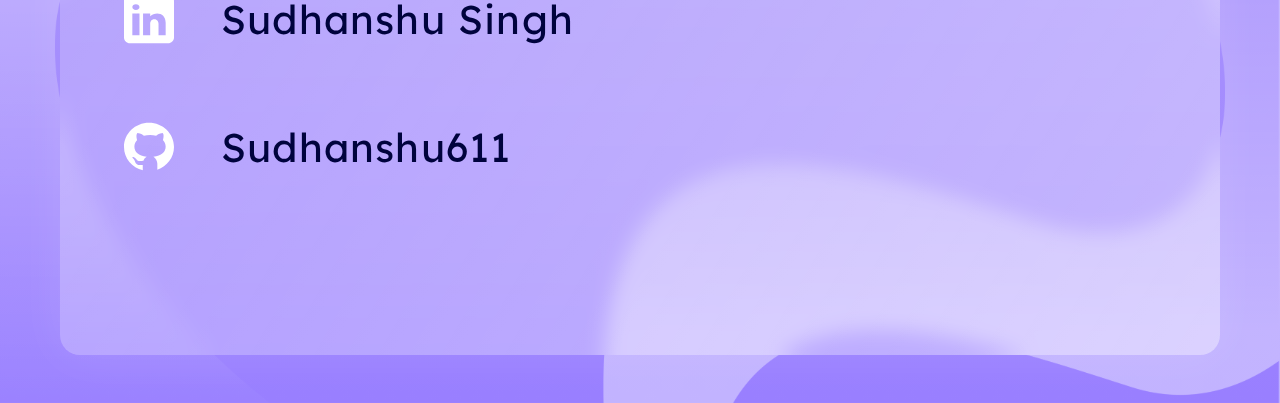
==== commit 492adce0: "html file" ====
--- a/index.html
+++ b/index.html
@@ -37,22 +37,16 @@
         <a href ='money-manager/index.html'class="img gallery-1"></a>
         <a href="tic-tac-toe/index.html" class="img gallery-2"></a>
         <a href="desktop-cleaner/index.html" class="img gallery-3"></a>
-        <a class="img gallery-4"></a>
-        <a class="img gallery-4"></a>
-        <a class="img gallery-4"></a>
+        <a href="https://sudhanshu611.github.io/Fitclub-landing-page-HTML-CSS-/" class="img gallery-4"></a>
+        <a href="https://sudhanshu611.github.io/Fitclub-landing-page-HTML-CSS-/" class="img gallery-4"></a>
+        <a href="https://sudhanshu611.github.io/Fitclub-landing-page-HTML-CSS-/" class="img gallery-4"></a>
       </div>
     </section>
     <section class="about" id="about">
       <span>About</span>
       <div class="content">
         <p>
-          I’m an first-year B.Tech student aspiring to become a Full-Stack AI
-          Developer. I’ve created projects like a desktop file organizer and a
-          money management system using Python libraries, building strong skills
-          in Python, HTML, and CSS along the way. <br /><br />
-          Passionate about AI and machine learning, I aim to develop intelligent
-          solutions that address real-world challenges, continuously evolving my
-          skills to bridge the gap between technology and innovation.
+          Born in December 2005 in Uttar Pradesh, India, I’m a first-year B.Tech student on an exciting path toward becoming a Full-Stack AI Developer. With a passion for AI and machine learning, I'm driven to craft smart solutions that make a real-world impact. I’m constantly pushing my skills forward, blending curiosity with innovation to make technology not just useful but transformative.
         </p>
         <img src="pfp.jpg" alt="" />
       </div>
--- a/style.css
+++ b/style.css
@@ -1,10 +1,9 @@
-@import url("https://fonts.googleapis.com/css2?family=Lato:ital,wght@0,100;0,300;0,400;0,700;0,900;1,100;1,300;1,400;1,700;1,900&family=Montserrat:ital,wght@0,100..900;1,100..900&family=Poppins:ital,wght@0,100;0,200;0,300;0,400;0,500;0,600;0,700;0,800;0,900;1,100;1,200;1,300;1,400;1,500;1,600;1,700;1,800;1,900&display=swap");
 @import url('https://fonts.googleapis.com/css2?family=Lato:ital,wght@0,100;0,300;0,400;0,700;0,900;1,100;1,300;1,400;1,700;1,900&family=Lexend+Deca:wght@100..900&family=Montserrat:ital,wght@0,100..900;1,100..900&family=Poppins:ital,wght@0,100;0,200;0,300;0,400;0,500;0,600;0,700;0,800;0,900;1,100;1,200;1,300;1,400;1,500;1,600;1,700;1,800;1,900&display=swap');
 
 :root {
   --txt-color: #00033d;
   --bg-color: black;
-  --montserrat: Lexend Deca;
+  --lexend-deca: Lexend Deca;
   --heading-weight: 400;
   --para-weight: 300;
   --designation-weight: 600;
@@ -23,7 +22,7 @@
 
   background-image: linear-gradient(to top, #977DFF, #F2E6EE);
   color: var(--txt-color);
-  font-family: var(--montserrat);
+  font-family: var(--lexend-deca);
 }
 ::-webkit-scrollbar {
   display: none;
@@ -213,7 +212,7 @@
 .about .content p {
   color: var(--txt-color);
   text-align: justify;
-  font-family: var(--montserrat);
+  font-family: var(--lexend-deca);
   font-size: 1.5rem;
   font-style: normal;
   font-weight: var(--para-weight);
@@ -238,7 +237,7 @@
 
 .contact span {
   color: var(--txt-color);
-  font-family: var(--montserrat);
+  font-family: var(--lexend-deca);
   font-size: 4.5rem;
   font-style: normal;
   font-weight: var(--heading-weight);
@@ -253,7 +252,7 @@
 .contact ul li span {
   margin-left: 47px;
   color: var(--txt-color);
-  font-family: var(--montserrat);
+  font-family: var(--lexend-deca);
   font-size: 40px;
   font-style: normal;
   font-weight: var(--heading-weight);
